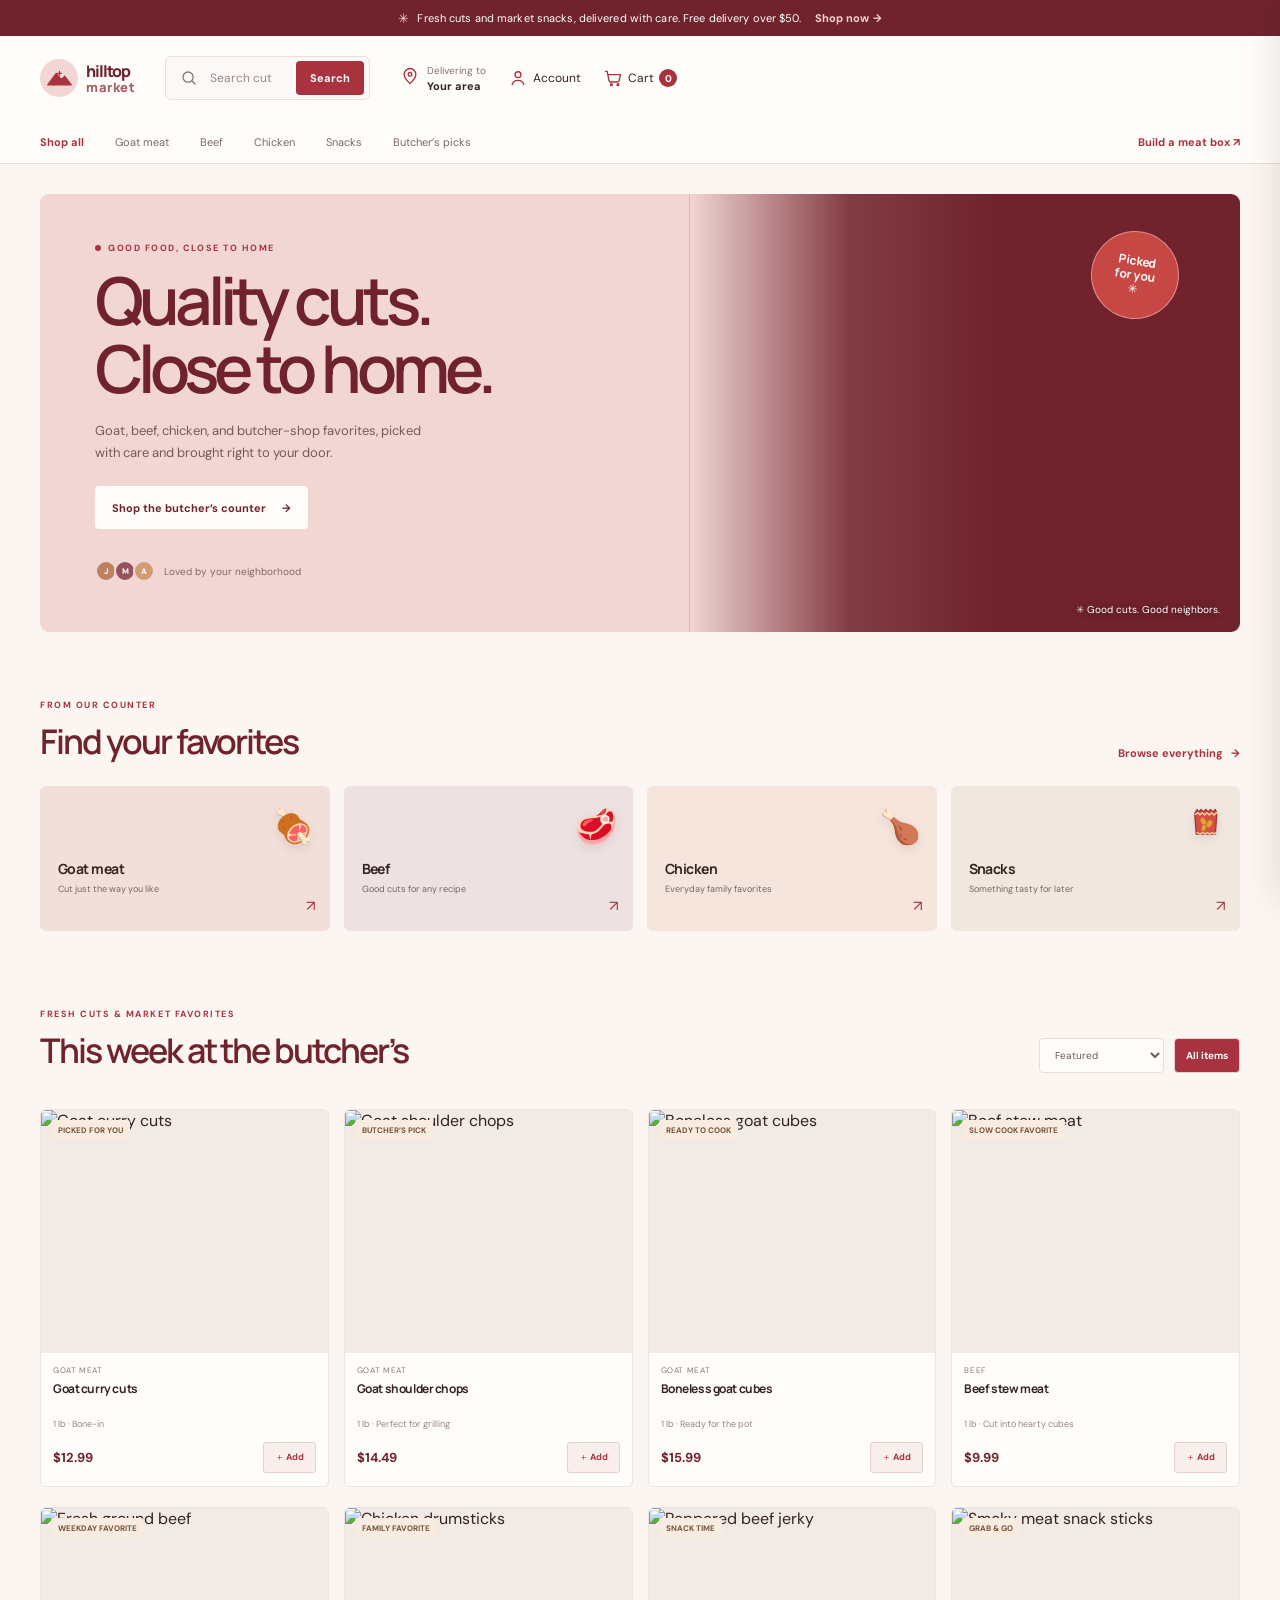
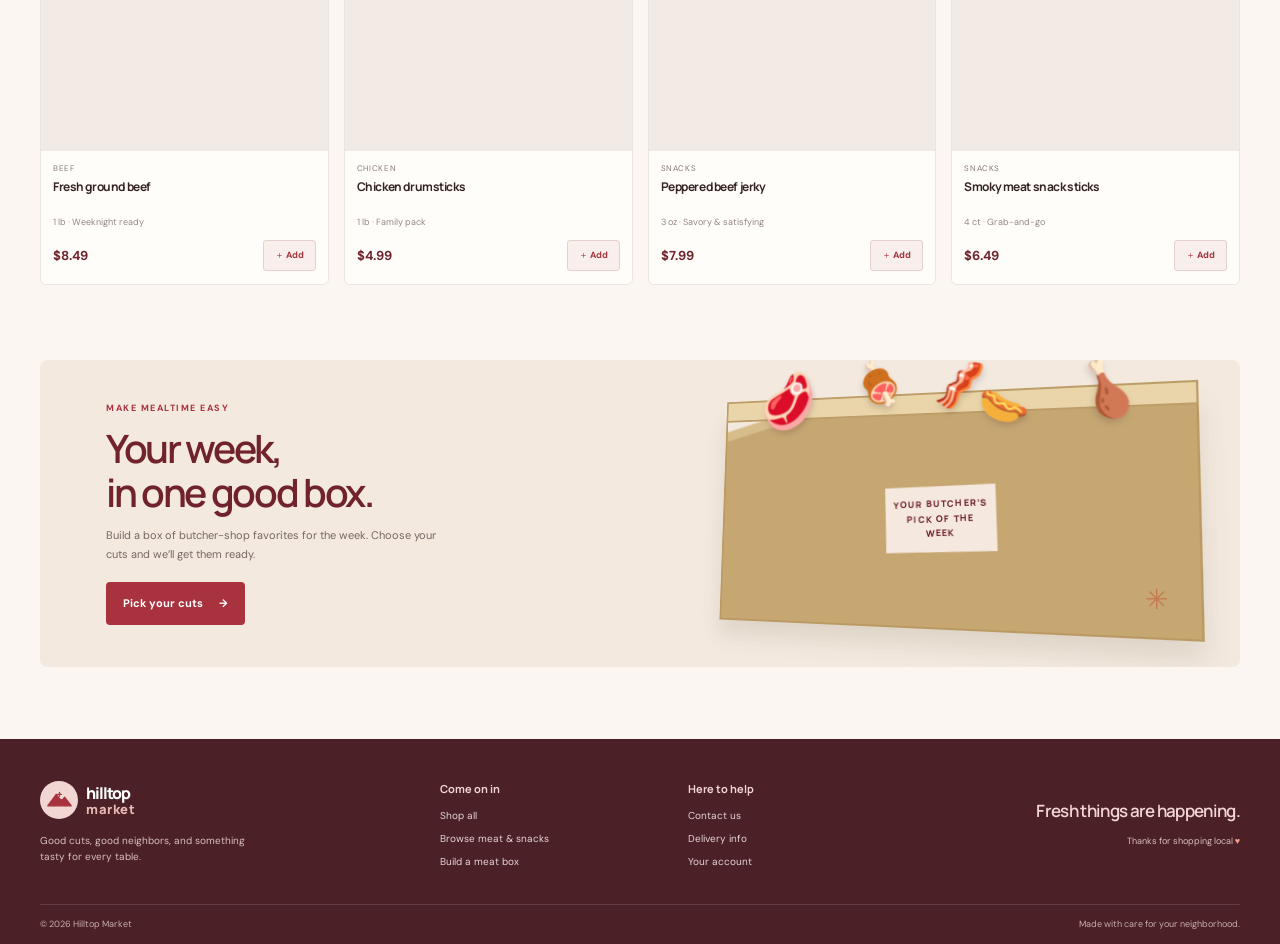
==== index.html @ 49d84920 "Initial Hilltop meat market storefront Co-authored-by: Copilot <223556219+Copilot@users.noreply.gith" ====
<!doctype html>
<html lang="en">
  <head>
    <meta charset="UTF-8" />
    <meta name="viewport" content="width=device-width, initial-scale=1.0" />
    <meta name="theme-color" content="#f7f7ef" />
    <meta
      name="description"
      content="Quality goat, beef, chicken, and market snacks from Hilltop Market."
    />
    <title>Hilltop Market — Good food, close to home</title>
    <link rel="preconnect" href="https://fonts.googleapis.com" />
    <link rel="preconnect" href="https://fonts.gstatic.com" crossorigin />
    <link
      href="https://fonts.googleapis.com/css2?family=DM+Sans:wght@400;500;600;700&family=Manrope:wght@400;500;600;700;800&display=swap"
      rel="stylesheet"
    />
    <link rel="stylesheet" href="styles.css" />
    <script src="app.js" defer></script>
  </head>
  <body>
    <div class="announcement">
      <span class="announcement-spark" aria-hidden="true">✳</span>
      <span>Fresh cuts and market snacks, delivered with care. Free delivery over $50.</span>
      <a href="#shop">Shop now <span aria-hidden="true">→</span></a>
    </div>

    <header class="site-header">
      <div class="header-main page-shell">
        <button
          class="icon-button menu-toggle"
          id="menu-toggle"
          type="button"
          aria-label="Open navigation"
          aria-expanded="false"
        >
          <svg viewBox="0 0 24 24" aria-hidden="true">
            <path d="M4 7h16M4 12h16M4 17h16" />
          </svg>
        </button>

        <a class="brand" href="#" aria-label="Hilltop Market home">
          <span class="brand-mark" aria-hidden="true">
            <svg viewBox="0 0 42 42">
              <path d="M5 29.5 16.6 14l7.2 9.1 4.1-5.2L37 29.5H5Z" />
              <path d="M13 29.5c.1-5.2 3.6-8.5 8.1-8.5 4.4 0 7.5 3.4 7.6 8.5" />
              <path d="M21 11.5v5M18.5 14h5" />
            </svg>
          </span>
          <span class="brand-name">hilltop<span>market</span></span>
        </a>

        <form class="search-form" id="search-form" role="search">
          <svg viewBox="0 0 24 24" aria-hidden="true">
            <circle cx="10.8" cy="10.8" r="6.8" />
            <path d="m16 16 4 4" />
          </svg>
          <label class="sr-only" for="product-search">Search groceries</label>
          <input
            id="product-search"
            name="q"
            type="search"
            placeholder="Search cuts, snacks, and more"
            autocomplete="off"
          />
          <button type="submit">Search</button>
        </form>

        <div class="header-actions">
          <button class="delivery-link" id="delivery-link" type="button">
            <span class="delivery-pin" aria-hidden="true">
              <svg viewBox="0 0 24 24">
                <path d="M19 10c0 5-7 11-7 11S5 15 5 10a7 7 0 1 1 14 0Z" />
                <circle cx="12" cy="10" r="2.2" />
              </svg>
            </span>
            <span><small>Delivering to</small><strong id="delivery-zip">Your area</strong></span>
          </button>
          <button class="account-button" id="account-button" type="button" aria-label="Account">
            <svg viewBox="0 0 24 24" aria-hidden="true">
              <circle cx="12" cy="8" r="3.5" />
              <path d="M5 20c.8-3.4 3.2-5.2 7-5.2s6.2 1.8 7 5.2" />
            </svg>
            <span>Account</span>
          </button>
          <button class="cart-button" id="cart-open" type="button" aria-label="Open cart">
            <svg viewBox="0 0 24 24" aria-hidden="true">
              <path d="M3 4h2l2.2 11.2a2 2 0 0 0 2 1.6h8.2a2 2 0 0 0 1.9-1.4L21 8H6" />
              <circle cx="10" cy="20" r="1.2" />
              <circle cx="18" cy="20" r="1.2" />
            </svg>
            <span>Cart</span>
            <span class="cart-count" id="cart-count">0</span>
          </button>
        </div>
      </div>

      <nav class="main-nav page-shell" id="main-nav" aria-label="Main navigation">
        <a class="nav-active" href="#shop">Shop all</a>
        <a href="#categories" data-category-link="Goat meat">Goat meat</a>
        <a href="#categories" data-category-link="Beef">Beef</a>
        <a href="#categories" data-category-link="Chicken">Chicken</a>
        <a href="#categories" data-category-link="Snacks">Snacks</a>
        <a href="#weekly-picks">Butcher’s picks</a>
        <a class="nav-highlight" href="#weekly-box">Build a meat box <span aria-hidden="true">↗</span></a>
      </nav>
    </header>

    <main>
      <section class="hero page-shell" aria-labelledby="hero-title">
        <div class="hero-content">
          <p class="eyebrow"><span></span> GOOD FOOD, CLOSE TO HOME</p>
          <h1 id="hero-title">Quality cuts.<br />Close to home.</h1>
          <p class="hero-copy">
            Goat, beef, chicken, and butcher-shop favorites, picked with care and brought right to your door.
          </p>
          <a class="button button-light" href="#shop">Shop the butcher’s counter <span aria-hidden="true">→</span></a>
          <div class="hero-note">
            <span class="avatar-stack" aria-hidden="true">
              <span>J</span><span>M</span><span>A</span>
            </span>
            <span>Loved by your neighborhood</span>
          </div>
        </div>
        <div class="hero-photo" role="img" aria-label="Fresh cuts of meat at a neighborhood butcher market">
          <div class="hero-sticker"><span>Picked<br />for you</span><span aria-hidden="true">✳</span></div>
        </div>
        <div class="hero-bottom-note"><span aria-hidden="true">✳</span> Good cuts. Good neighbors.</div>
      </section>

      <section class="category-section page-shell" id="categories" aria-labelledby="category-title">
        <div class="section-heading">
          <div>
            <p class="eyebrow">FROM OUR COUNTER</p>
            <h2 id="category-title">Find your favorites</h2>
          </div>
          <a class="text-link" href="#shop">Browse everything <span aria-hidden="true">→</span></a>
        </div>
        <div class="category-grid" id="category-grid">
          <button class="category-card category-goat" type="button" data-category="Goat meat">
            <span class="category-emoji" aria-hidden="true">🍖</span>
            <span class="category-name">Goat meat</span>
            <span class="category-caption">Cut just the way you like</span>
            <span class="category-arrow" aria-hidden="true">↗</span>
          </button>
          <button class="category-card category-beef" type="button" data-category="Beef">
            <span class="category-emoji" aria-hidden="true">🥩</span>
            <span class="category-name">Beef</span>
            <span class="category-caption">Good cuts for any recipe</span>
            <span class="category-arrow" aria-hidden="true">↗</span>
          </button>
          <button class="category-card category-chicken" type="button" data-category="Chicken">
            <span class="category-emoji" aria-hidden="true">🍗</span>
            <span class="category-name">Chicken</span>
            <span class="category-caption">Everyday family favorites</span>
            <span class="category-arrow" aria-hidden="true">↗</span>
          </button>
          <button class="category-card category-snacks" type="button" data-category="Snacks">
            <span class="category-emoji" aria-hidden="true">
              <svg class="snack-icon" viewBox="0 0 48 48">
                <path d="m14 7 2 3 3-3 3 3 3-3 3 3 3-3 3 3 3-3 2 5-2 26H13l-2-26 3-5Z" />
                <path d="m11.5 13 4-2 2 3 3-3 3 3 3-3 3 3 3-3 3 3 3-3 2.5 2" />
                <path d="m14 36 4 2 3-2 3 2 3-2 3 2 3-2 3 2 2-2" />
                <ellipse cx="22" cy="22" rx="3.4" ry="5.2" transform="rotate(-27 22 22)" />
                <ellipse cx="29.5" cy="25" rx="3.4" ry="5.2" transform="rotate(22 29.5 25)" />
                <ellipse cx="22.5" cy="30" rx="3" ry="4.5" transform="rotate(18 22.5 30)" />
              </svg>
            </span>
            <span class="category-name">Snacks</span>
            <span class="category-caption">Something tasty for later</span>
            <span class="category-arrow" aria-hidden="true">↗</span>
          </button>
        </div>
      </section>

      <section class="products-section page-shell" id="shop" aria-labelledby="products-title">
        <div class="section-heading products-heading" id="weekly-picks">
          <div>
            <p class="eyebrow">FRESH CUTS & MARKET FAVORITES</p>
            <h2 id="products-title">This week at the butcher’s</h2>
          </div>
          <div class="product-controls">
            <label class="sr-only" for="sort-products">Sort products</label>
            <select id="sort-products">
              <option value="featured">Featured</option>
              <option value="price-asc">Price: low to high</option>
              <option value="price-desc">Price: high to low</option>
              <option value="name">Name: A to Z</option>
            </select>
            <button class="filter-chip active" id="clear-filter" type="button">All items</button>
          </div>
        </div>
        <p class="results-message" id="results-message" aria-live="polite"></p>
        <div class="product-grid" id="product-grid"></div>
        <div class="empty-results" id="empty-results" hidden>
          <span aria-hidden="true">🥩</span>
          <h3>No cuts found</h3>
          <p>Try another search or browse all of our butcher-shop favorites.</p>
          <button class="button button-green" id="reset-search" type="button">Show all items</button>
        </div>
      </section>

      <section class="weekly-box page-shell" id="weekly-box">
        <div class="weekly-box-copy">
          <p class="eyebrow">MAKE MEALTIME EASY</p>
          <h2>Your week,<br />in one good box.</h2>
          <p>Build a box of butcher-shop favorites for the week. Choose your cuts and we’ll get them ready.</p>
          <a class="button button-green" href="#shop">Pick your cuts <span aria-hidden="true">→</span></a>
        </div>
        <div class="weekly-box-visual" aria-hidden="true">
          <div class="box-label">YOUR BUTCHER’S<br />PICK OF THE<br />WEEK</div>
          <span class="box-product product-one">🥩</span>
          <span class="box-product product-two">🍖</span>
          <span class="box-product product-three">🍗</span>
          <span class="box-product product-four">🌭</span>
          <span class="box-product product-five">🥓</span>
        </div>
        <span class="weekly-box-spark" aria-hidden="true">✳</span>
      </section>
    </main>

    <footer class="site-footer">
      <div class="page-shell footer-main">
        <div class="footer-brand-block">
          <a class="brand brand-footer" href="#">
            <span class="brand-mark" aria-hidden="true">
              <svg viewBox="0 0 42 42">
                <path d="M5 29.5 16.6 14l7.2 9.1 4.1-5.2L37 29.5H5Z" />
                <path d="M13 29.5c.1-5.2 3.6-8.5 8.1-8.5 4.4 0 7.5 3.4 7.6 8.5" />
                <path d="M21 11.5v5M18.5 14h5" />
              </svg>
            </span>
            <span class="brand-name">hilltop<span>market</span></span>
          </a>
          <p>Good cuts, good neighbors, and something tasty for every table.</p>
        </div>
        <div class="footer-column">
          <h3>Come on in</h3>
          <a href="#shop">Shop all</a>
          <a href="#categories">Browse meat & snacks</a>
          <a href="#weekly-box">Build a meat box</a>
        </div>
        <div class="footer-column">
          <h3>Here to help</h3>
          <a href="mailto:hello@hilltopmarket.example">Contact us</a>
          <a href="#delivery-link">Delivery info</a>
          <a href="#account-button">Your account</a>
        </div>
        <div class="footer-signoff">
          <p>Fresh things are happening.</p>
          <span>Thanks for shopping local <span aria-hidden="true">♥</span></span>
        </div>
      </div>
      <div class="footer-bottom page-shell">
        <span>© 2026 Hilltop Market</span>
        <span>Made with care for your neighborhood.</span>
      </div>
    </footer>

    <div class="overlay" id="overlay" hidden></div>
    <aside
      class="cart-drawer"
      id="cart-drawer"
      aria-labelledby="cart-title"
      aria-modal="true"
      role="dialog"
      aria-hidden="true"
    >
      <div class="drawer-header">
        <div>
          <p class="eyebrow">YOUR GOOD PICKS</p>
          <h2 id="cart-title">Your cart <span id="drawer-count">(0)</span></h2>
        </div>
        <button class="icon-button drawer-close" id="cart-close" type="button" aria-label="Close cart">
          <svg viewBox="0 0 24 24" aria-hidden="true">
            <path d="m6 6 12 12M18 6 6 18" />
          </svg>
        </button>
      </div>
      <div class="delivery-progress" id="delivery-progress"></div>
      <div class="cart-items" id="cart-items"></div>
      <div class="cart-empty" id="cart-empty">
        <span aria-hidden="true">🧺</span>
        <h3>Your basket is taking a breather.</h3>
        <p>Add a few good things and they’ll show up here.</p>
        <button class="button button-green" id="continue-shopping" type="button">Keep shopping</button>
      </div>
      <div class="cart-summary" id="cart-summary">
        <div><span>Subtotal</span><strong id="cart-subtotal">$0.00</strong></div>
        <p>Taxes and delivery are calculated at checkout.</p>
        <button class="button button-green checkout-button" id="checkout-button" type="button">
          Continue to checkout <span aria-hidden="true">→</span>
        </button>
        <span class="secure-note"><span aria-hidden="true">✳</span> Secure checkout · Local delivery</span>
      </div>
    </aside>
    <div class="toast" id="toast" role="status" aria-live="polite"></div>
  </body>
</html>
---- styles.css ----
:root {
  color-scheme: light;
  --ink: #342321;
  --muted: #81716e;
  --green: #a8323e;
  --green-dark: #70232d;
  --lime: #f2d6d4;
  --cream: #fbf6f1;
  --paper: #fffdfa;
  --line: #eaded9;
  --orange: #c74745;
  --font-body: "DM Sans", sans-serif;
  --font-display: "Manrope", sans-serif;
  font-family: var(--font-body);
  color: var(--ink);
  background: var(--cream);
  font-synthesis: none;
  text-rendering: optimizeLegibility;
}

* {
  box-sizing: border-box;
}

html {
  scroll-behavior: smooth;
}

body {
  min-width: 320px;
  margin: 0;
}

body.drawer-open {
  overflow: hidden;
}

button,
input,
select {
  font: inherit;
}

button,
a,
select {
  -webkit-tap-highlight-color: transparent;
}

button {
  color: inherit;
}

a {
  color: inherit;
  text-decoration: none;
}

button:focus-visible,
a:focus-visible,
input:focus-visible,
select:focus-visible {
  outline: 3px solid #e0a4a2;
  outline-offset: 3px;
}

.page-shell {
  width: min(1200px, calc(100% - 64px));
  margin-inline: auto;
}

.sr-only {
  position: absolute;
  width: 1px;
  height: 1px;
  padding: 0;
  overflow: hidden;
  clip: rect(0, 0, 0, 0);
  white-space: nowrap;
  clip-path: inset(50%);
  border: 0;
}

.announcement {
  display: flex;
  min-height: 36px;
  align-items: center;
  justify-content: center;
  gap: 8px;
  padding: 7px 16px;
  background: var(--green-dark);
  color: #fff;
  font-size: 11px;
  letter-spacing: 0.01em;
}

.announcement-spark {
  color: #f2d6d4;
  font-size: 13px;
}

.announcement a {
  margin-left: 5px;
  color: #f2d6d4;
  font-weight: 700;
}

.site-header {
  position: relative;
  z-index: 3;
  background: var(--paper);
  border-bottom: 1px solid var(--line);
}

.header-main {
  display: grid;
  min-height: 84px;
  grid-template-columns: auto 205px minmax(220px, 1fr) auto;
  align-items: center;
  gap: 30px;
}

.brand {
  display: inline-flex;
  width: fit-content;
  align-items: center;
  gap: 8px;
}

.brand-mark {
  display: inline-flex;
  width: 38px;
  height: 38px;
  align-items: center;
  justify-content: center;
  border-radius: 50%;
  background: var(--lime);
  color: var(--green);
}

.brand-mark svg {
  width: 31px;
  fill: none;
  stroke: currentColor;
  stroke-linecap: round;
  stroke-linejoin: round;
  stroke-width: 1.7;
}

.brand-mark svg path:first-child {
  fill: currentColor;
  stroke: currentColor;
}

.brand-name {
  color: var(--green-dark);
  font-family: var(--font-display);
  font-size: 16px;
  font-weight: 800;
  letter-spacing: -0.07em;
}

.brand-name span {
  display: block;
  margin-top: -4px;
  color: #a85d62;
  font-size: 13px;
  letter-spacing: 0.04em;
}

.search-form {
  display: flex;
  height: 44px;
  align-items: center;
  gap: 10px;
  padding: 0 5px 0 14px;
  border: 1px solid var(--line);
  border-radius: 6px;
  background: #fcf8f5;
}

.search-form > svg {
  width: 18px;
  flex: 0 0 auto;
  fill: none;
  stroke: #827573;
  stroke-linecap: round;
  stroke-width: 1.7;
}

.search-form input {
  width: 100%;
  min-width: 0;
  border: 0;
  outline: 0;
  background: transparent;
  color: var(--ink);
  font-size: 12px;
}

.search-form input::placeholder {
  color: #978885;
}

.search-form button {
  align-self: stretch;
  margin-block: 4px;
  padding: 0 14px;
  border: 0;
  border-radius: 4px;
  background: var(--green);
  color: #fff;
  cursor: pointer;
  font-size: 11px;
  font-weight: 700;
}

.header-actions {
  display: flex;
  align-items: center;
  gap: 22px;
}

.delivery-link,
.account-button,
.cart-button {
  display: inline-flex;
  align-items: center;
  gap: 7px;
  padding: 0;
  border: 0;
  background: transparent;
  cursor: pointer;
  font-size: 12px;
}

.delivery-link {
  text-align: left;
}

.delivery-link > span:last-child {
  display: grid;
  gap: 2px;
}

.delivery-link small {
  color: var(--muted);
  font-size: 10px;
}

.delivery-link strong {
  font-size: 11px;
}

.delivery-pin svg,
.account-button svg,
.cart-button svg {
  width: 20px;
  height: 20px;
  fill: none;
  stroke: var(--green);
  stroke-linecap: round;
  stroke-linejoin: round;
  stroke-width: 1.6;
}

.account-button {
  gap: 5px;
}

.cart-button {
  position: relative;
  gap: 5px;
}

.cart-count {
  display: grid;
  width: 18px;
  height: 18px;
  place-items: center;
  border-radius: 50%;
  background: var(--green);
  color: #fff;
  font-size: 10px;
  font-weight: 700;
}

.main-nav {
  display: flex;
  height: 43px;
  align-items: center;
  gap: 31px;
  font-size: 11px;
}

.main-nav a {
  color: #786a67;
  transition: color 150ms ease;
}

.main-nav a:hover,
.main-nav a.nav-active {
  color: var(--green);
}

.main-nav a.nav-active {
  font-weight: 700;
}

.main-nav .nav-highlight {
  margin-left: auto;
  color: var(--green);
  font-weight: 700;
}

.menu-toggle {
  display: none !important;
}

.hero {
  position: relative;
  display: grid;
  min-height: 414px;
  grid-template-columns: 1fr 0.85fr;
  overflow: hidden;
  margin-top: 30px;
  border-radius: 9px;
  background: #f2d6d4;
}

.hero-content {
  position: relative;
  z-index: 1;
  display: flex;
  align-items: flex-start;
  justify-content: center;
  flex-direction: column;
  padding: 48px 0 50px 8.5%;
}

.eyebrow {
  margin: 0 0 13px;
  color: var(--green);
  font-size: 9px;
  font-weight: 700;
  letter-spacing: 0.17em;
}

.hero .eyebrow {
  display: flex;
  align-items: center;
  gap: 7px;
}

.hero .eyebrow span {
  width: 6px;
  height: 6px;
  border-radius: 50%;
  background: #a8323e;
}

h1,
h2,
h3,
p {
  margin-top: 0;
}

.hero h1 {
  margin: 0;
  color: var(--green-dark);
  font-family: var(--font-display);
  font-size: clamp(42px, 5.3vw, 66px);
  font-weight: 600;
  letter-spacing: -0.075em;
  line-height: 1.03;
}

.hero-copy {
  max-width: 340px;
  margin: 17px 0 22px;
  color: #76595a;
  font-size: 13px;
  line-height: 1.7;
}

.button {
  display: inline-flex;
  min-height: 43px;
  align-items: center;
  justify-content: center;
  gap: 16px;
  padding: 0 17px;
  border: 0;
  border-radius: 4px;
  cursor: pointer;
  font-size: 11px;
  font-weight: 700;
  transition: background 150ms ease, transform 150ms ease;
}

.button:hover {
  transform: translateY(-1px);
}

.button-light {
  background: var(--paper);
  color: var(--green-dark);
}

.button-light:hover {
  background: #fff;
}

.button-green {
  background: var(--green);
  color: #fff;
}

.button-green:hover {
  background: var(--green-dark);
}

.hero-note {
  display: flex;
  align-items: center;
  gap: 9px;
  margin-top: 31px;
  color: #826768;
  font-size: 10px;
}

.avatar-stack {
  display: flex;
  padding-left: 3px;
}

.avatar-stack span {
  display: grid;
  width: 22px;
  height: 22px;
  place-items: center;
  margin-left: -3px;
  border: 2px solid #f2d6d4;
  border-radius: 50%;
  background: #bb8160;
  color: #fff;
  font-size: 8px;
  font-weight: 700;
}

.avatar-stack span:nth-child(2) {
  background: #95525a;
}

.avatar-stack span:nth-child(3) {
  background: #d39b72;
}

.hero-photo {
  position: relative;
  background-color: #70232d;
  background-image: linear-gradient(90deg, #f2d6d4 0%, rgba(242, 214, 212, 0.14) 29%, transparent 55%), url("https://images.unsplash.com/photo-1607623814075-e51df1bdc82f?auto=format&fit=crop&w=1100&q=85");
  background-position: center, 54% 50%;
  background-size: cover;
}

.hero-sticker {
  position: absolute;
  top: 37px;
  right: 11%;
  display: flex;
  width: 88px;
  height: 88px;
  align-items: center;
  justify-content: center;
  flex-direction: column;
  gap: 1px;
  transform: rotate(9deg);
  border: 1px solid rgba(255, 255, 255, 0.4);
  border-radius: 50%;
  background: var(--orange);
  color: #fff;
  text-align: center;
  font-family: var(--font-display);
  font-size: 12px;
  font-weight: 700;
  line-height: 1.15;
}

.hero-sticker span:last-child {
  font-size: 12px;
}

.hero-bottom-note {
  position: absolute;
  right: 20px;
  bottom: 16px;
  z-index: 1;
  color: #fff;
  font-size: 10px;
  text-shadow: 0 1px 7px #3b2023;
}

.hero-bottom-note span {
  color: #f2d6d4;
}

.category-section {
  padding-top: 67px;
}

.section-heading {
  display: flex;
  align-items: end;
  justify-content: space-between;
  gap: 20px;
}

.section-heading .eyebrow {
  margin-bottom: 7px;
}

.section-heading h2,
.weekly-box h2 {
  margin: 0;
  color: var(--green-dark);
  font-family: var(--font-display);
  font-size: clamp(26px, 3vw, 34px);
  font-weight: 600;
  letter-spacing: -0.06em;
}

.text-link {
  margin-bottom: 4px;
  color: var(--green);
  font-size: 11px;
  font-weight: 700;
}

.text-link span {
  margin-left: 5px;
}

.category-grid {
  display: grid;
  grid-template-columns: repeat(4, 1fr);
  gap: 14px;
  margin-top: 22px;
}

.category-card {
  position: relative;
  display: flex;
  min-height: 145px;
  align-items: flex-start;
  justify-content: center;
  flex-direction: column;
  overflow: hidden;
  padding: 19px 17px;
  border: 1px solid transparent;
  border-radius: 6px;
  cursor: pointer;
  text-align: left;
  transition: transform 160ms ease, border-color 160ms ease;
}

.category-card:hover {
  transform: translateY(-3px);
  border-color: rgba(112, 35, 45, 0.17);
}

.category-goat {
  background: #f2dfd9;
}

.category-beef {
  background: #eee1e2;
}

.category-chicken {
  background: #f5e5dc;
}

.category-snacks {
  background: #f0e8df;
}

.category-emoji {
  position: absolute;
  top: 17px;
  right: 15px;
  font-size: 34px;
  filter: drop-shadow(0 4px 5px rgba(66, 35, 38, 0.1));
}

.snack-icon {
  display: block;
  width: 38px;
  height: 38px;
  fill: #e8a13d;
  stroke: #a8323e;
  stroke-linecap: round;
  stroke-linejoin: round;
  stroke-width: 1.7;
}

.snack-icon path:first-child {
  fill: #d94e43;
}

.snack-icon path:nth-child(2),
.snack-icon path:nth-child(3) {
  fill: none;
  stroke: #f5d5a0;
}

.snack-icon ellipse {
  stroke: #bd7428;
  stroke-width: 1;
}

.category-name {
  margin-top: 37px;
  font-family: var(--font-display);
  font-size: 14px;
  font-weight: 700;
  letter-spacing: -0.04em;
}

.category-caption {
  margin-top: 5px;
  color: #766664;
  font-size: 9px;
}

.category-arrow {
  position: absolute;
  right: 14px;
  bottom: 14px;
  color: var(--green);
  font-size: 15px;
}

.products-section {
  padding-top: 77px;
  padding-bottom: 75px;
  scroll-margin-top: 20px;
}

.products-heading {
  align-items: end;
}

.product-controls {
  display: flex;
  align-items: center;
  gap: 10px;
}

.product-controls select,
.filter-chip {
  height: 35px;
  padding: 0 11px;
  border: 1px solid var(--line);
  border-radius: 4px;
  background: var(--paper);
  color: #695b59;
  font-size: 10px;
}

.product-controls select {
  cursor: pointer;
}

.filter-chip {
  border-color: #e6cfcd;
  background: #f5e9e6;
  color: var(--green);
  cursor: pointer;
  font-weight: 700;
}

.filter-chip.active {
  background: var(--green);
  color: #fff;
}

.results-message {
  min-height: 14px;
  margin: 13px 0 0;
  color: var(--muted);
  font-size: 10px;
}

.product-grid {
  display: grid;
  grid-template-columns: repeat(4, minmax(0, 1fr));
  gap: 20px 15px;
  margin-top: 9px;
}

.product-card {
  min-width: 0;
  overflow: hidden;
  border: 1px solid #eee4de;
  border-radius: 6px;
  background: var(--paper);
  transition: box-shadow 160ms ease, transform 160ms ease;
}

.product-card:hover {
  transform: translateY(-2px);
  box-shadow: 0 9px 24px rgba(75, 36, 39, 0.08);
}

.product-image {
  position: relative;
  display: grid;
  aspect-ratio: 1.18;
  overflow: hidden;
  place-items: center;
  background: #f2eae5;
}

.product-image img {
  width: 100%;
  height: 100%;
  object-fit: cover;
  transition: transform 240ms ease;
}

.product-card:hover .product-image img {
  transform: scale(1.035);
}

.product-badge {
  position: absolute;
  top: 10px;
  left: 10px;
  padding: 5px 7px;
  border-radius: 3px;
  background: #f7ecdf;
  color: #76523e;
  font-size: 8px;
  font-weight: 700;
}

.product-details {
  padding: 12px 12px 13px;
}

.product-category {
  margin: 0 0 5px;
  color: #887875;
  font-size: 8px;
  letter-spacing: 0.08em;
  text-transform: uppercase;
}

.product-name {
  min-height: 35px;
  margin: 0;
  color: var(--ink);
  font-family: var(--font-display);
  font-size: 12px;
  font-weight: 700;
  letter-spacing: -0.035em;
  line-height: 1.45;
}

.product-unit {
  margin: 3px 0 0;
  color: #958582;
  font-size: 9px;
}

.product-card-footer {
  display: flex;
  align-items: center;
  justify-content: space-between;
  gap: 8px;
  margin-top: 12px;
}

.product-price {
  color: var(--green-dark);
  font-size: 13px;
  font-weight: 700;
}

.add-button {
  min-height: 31px;
  padding: 0 11px;
  border: 1px solid #e4d0cd;
  border-radius: 3px;
  background: #f8efec;
  color: var(--green);
  cursor: pointer;
  font-size: 9px;
  font-weight: 700;
}

.add-button:hover {
  border-color: var(--green);
  background: var(--green);
  color: #fff;
}

.empty-results {
  padding: 48px 18px 20px;
  text-align: center;
}

.empty-results > span {
  font-size: 34px;
}

.empty-results h3 {
  margin: 11px 0 7px;
  font-family: var(--font-display);
  font-size: 18px;
}

.empty-results p {
  color: var(--muted);
  font-size: 12px;
}

.weekly-box {
  position: relative;
  display: grid;
  min-height: 300px;
  grid-template-columns: 1fr 1fr;
  overflow: hidden;
  margin-bottom: 72px;
  border-radius: 7px;
  background: #f3e9df;
}

.weekly-box-copy {
  display: flex;
  align-items: flex-start;
  justify-content: center;
  flex-direction: column;
  padding: 42px 0 42px 11%;
}

.weekly-box h2 {
  font-size: 39px;
  line-height: 1.12;
}

.weekly-box-copy > p:not(.eyebrow) {
  max-width: 330px;
  margin: 12px 0 18px;
  color: #766664;
  font-size: 11px;
  line-height: 1.7;
}

.weekly-box-visual {
  position: relative;
  width: 80%;
  height: 230px;
  align-self: center;
  justify-self: center;
  border: 2px solid #ba9a62;
  border-top: 0;
  background: linear-gradient(165deg, transparent 0 7%, #d7bd8b 7.5% 10%, #c6a772 10.5% 100%);
  box-shadow: 0 15px 22px rgba(85, 75, 44, 0.13);
  transform: perspective(400px) rotateY(-9deg) rotateX(3deg);
}

.weekly-box-visual::before {
  position: absolute;
  top: -8px;
  right: -2px;
  left: -2px;
  height: 19px;
  border: 2px solid #bd9e68;
  background: #ead5aa;
  content: "";
}

.box-label {
  position: absolute;
  top: 88px;
  left: 50%;
  display: grid;
  width: 112px;
  height: 66px;
  place-content: center;
  transform: translateX(-50%) rotate(-2deg);
  background: #f5e8df;
  color: #70232d;
  text-align: center;
  font-family: var(--font-display);
  font-size: 9px;
  font-weight: 800;
  letter-spacing: 0.13em;
  line-height: 1.6;
}

.box-product {
  position: absolute;
  font-size: 38px;
  filter: drop-shadow(0 4px 3px rgba(53, 30, 31, 0.18));
}

.product-one {
  top: -39px;
  left: 8%;
  transform: rotate(-21deg);
  font-size: 53px;
}

.product-two {
  top: -47px;
  left: 31%;
  transform: rotate(12deg);
  font-size: 41px;
}

.product-three {
  top: -35px;
  right: 10%;
  transform: rotate(23deg);
  font-size: 47px;
}

.product-four {
  top: -17px;
  right: 32%;
  transform: rotate(-9deg);
  font-size: 38px;
}

.product-five {
  top: -45px;
  left: 48%;
  transform: rotate(-12deg);
  font-size: 47px;
}

.weekly-box-spark {
  position: absolute;
  right: 6%;
  bottom: 16%;
  color: #c77953;
  font-size: 28px;
}

.site-footer {
  background: #4b2027;
  color: #fff;
}

.footer-main {
  display: grid;
  grid-template-columns: 1.7fr 1fr 1fr 1.4fr;
  gap: 30px;
  padding-top: 42px;
  padding-bottom: 36px;
}

.brand-footer .brand-mark {
  background: #f2d6d4;
}

.brand-footer .brand-name {
  color: #fff;
}

.brand-footer .brand-name span {
  color: #e8b9b5;
}

.footer-brand-block > p {
  max-width: 230px;
  margin: 13px 0 0;
  color: #d8bfbd;
  font-size: 10px;
  line-height: 1.6;
}

.footer-column {
  display: grid;
  align-content: start;
  gap: 10px;
  font-size: 10px;
}

.footer-column h3 {
  margin: 0 0 3px;
  color: #f2d6d4;
  font-family: var(--font-display);
  font-size: 11px;
}

.footer-column a {
  color: #e5d6d5;
}

.footer-column a:hover {
  color: #fff;
}

.footer-signoff {
  align-self: center;
  justify-self: end;
  text-align: right;
}

.footer-signoff p {
  margin: 0 0 6px;
  color: #f2d6d4;
  font-family: var(--font-display);
  font-size: 17px;
  font-weight: 600;
  letter-spacing: -0.04em;
}

.footer-signoff span {
  color: #d8bfbd;
  font-size: 9px;
}

.footer-signoff span span {
  color: #efa18b;
}

.footer-bottom {
  display: flex;
  justify-content: space-between;
  padding-top: 13px;
  padding-bottom: 14px;
  border-top: 1px solid rgba(255, 255, 255, 0.13);
  color: #c7acab;
  font-size: 9px;
}

.overlay {
  position: fixed;
  z-index: 5;
  inset: 0;
  background: rgba(47, 24, 28, 0.5);
}

.overlay[hidden] {
  display: none;
}

.cart-drawer {
  position: fixed;
  z-index: 6;
  top: 0;
  right: 0;
  display: flex;
  width: min(430px, 100%);
  height: 100dvh;
  flex-direction: column;
  padding: 24px;
  transform: translateX(102%);
  background: var(--paper);
  box-shadow: -12px 0 35px rgba(57, 27, 31, 0.13);
  transition: transform 220ms ease;
}

.cart-drawer.open {
  transform: translateX(0);
}

.drawer-header {
  display: flex;
  align-items: center;
  justify-content: space-between;
  padding-bottom: 18px;
  border-bottom: 1px solid var(--line);
}

.drawer-header .eyebrow {
  margin-bottom: 6px;
}

.drawer-header h2 {
  margin: 0;
  font-family: var(--font-display);
  font-size: 23px;
  letter-spacing: -0.06em;
}

.drawer-header h2 span {
  color: var(--muted);
  font-family: var(--font-body);
  font-size: 12px;
  font-weight: 500;
  letter-spacing: 0;
}

.icon-button {
  display: grid;
  width: 35px;
  height: 35px;
  place-items: center;
  border: 1px solid var(--line);
  border-radius: 50%;
  background: transparent;
  cursor: pointer;
}

.icon-button svg {
  width: 17px;
  fill: none;
  stroke: currentColor;
  stroke-linecap: round;
  stroke-width: 1.7;
}

.delivery-progress {
  margin: 17px 0;
  padding: 12px;
  border-radius: 4px;
  background: #f5eae7;
  color: #76595a;
  font-size: 10px;
  line-height: 1.6;
}

.delivery-progress strong {
  color: var(--green-dark);
}

.cart-items {
  display: grid;
  align-content: start;
  gap: 14px;
  overflow-y: auto;
}

.cart-item {
  display: grid;
  grid-template-columns: 64px 1fr auto;
  align-items: center;
  gap: 12px;
  padding-bottom: 13px;
  border-bottom: 1px solid var(--line);
}

.cart-item img {
  width: 64px;
  height: 64px;
  border-radius: 4px;
  object-fit: cover;
}

.cart-item-copy h3 {
  margin: 0 0 4px;
  font-family: var(--font-display);
  font-size: 11px;
  letter-spacing: -0.03em;
}

.cart-item-copy p {
  margin: 0;
  color: var(--muted);
  font-size: 9px;
}

.quantity-control {
  display: flex;
  width: fit-content;
  align-items: center;
  gap: 11px;
  margin-top: 8px;
  padding: 3px 5px;
  border: 1px solid var(--line);
  border-radius: 3px;
}

.quantity-control button {
  display: grid;
  width: 18px;
  height: 18px;
  place-items: center;
  border: 0;
  background: transparent;
  color: var(--green);
  cursor: pointer;
  font-size: 14px;
}

.quantity-control span {
  min-width: 10px;
  text-align: center;
  font-size: 10px;
}

.cart-item-price {
  align-self: start;
  padding-top: 3px;
  font-size: 10px;
  font-weight: 700;
}

.cart-empty {
  display: flex;
  flex: 1;
  align-items: center;
  justify-content: center;
  flex-direction: column;
  text-align: center;
}

.cart-empty[hidden] {
  display: none;
}

.cart-empty > span {
  font-size: 43px;
}

.cart-empty h3 {
  max-width: 240px;
  margin: 14px 0 6px;
  font-family: var(--font-display);
  font-size: 17px;
  letter-spacing: -0.04em;
}

.cart-empty p {
  max-width: 230px;
  margin-bottom: 17px;
  color: var(--muted);
  font-size: 11px;
  line-height: 1.6;
}

.cart-summary {
  margin-top: auto;
  padding-top: 17px;
  border-top: 1px solid var(--line);
}

.cart-summary > div {
  display: flex;
  align-items: center;
  justify-content: space-between;
  font-size: 12px;
}

.cart-summary > div strong {
  font-size: 16px;
}

.cart-summary > p {
  margin: 7px 0 15px;
  color: var(--muted);
  font-size: 9px;
}

.checkout-button {
  width: 100%;
  justify-content: space-between;
}

.secure-note {
  display: block;
  margin-top: 12px;
  color: #877572;
  text-align: center;
  font-size: 9px;
}

.secure-note span {
  color: var(--green);
}

.toast {
  position: fixed;
  z-index: 10;
  right: 24px;
  bottom: 24px;
  max-width: min(360px, calc(100% - 48px));
  padding: 12px 17px;
  transform: translateY(14px);
  border-radius: 4px;
  background: var(--green-dark);
  box-shadow: 0 8px 22px rgba(54, 26, 29, 0.18);
  color: #fff;
  font-size: 11px;
  opacity: 0;
  pointer-events: none;
  transition: opacity 160ms ease, transform 160ms ease;
}

.toast.visible {
  transform: translateY(0);
  opacity: 1;
}

@media (max-width: 900px) {
  .page-shell {
    width: min(100% - 42px, 760px);
  }

  .header-main {
    grid-template-columns: 150px minmax(180px, 1fr) auto;
    gap: 20px;
  }

  .menu-toggle {
    display: none !important;
  }

  .delivery-link {
    display: none;
  }

  .main-nav {
    gap: 23px;
  }

  .hero {
    min-height: 370px;
  }

  .hero-content {
    padding-left: 7%;
  }

  .product-grid {
    grid-template-columns: repeat(3, minmax(0, 1fr));
  }

  .footer-main {
    grid-template-columns: 1.4fr 1fr 1fr;
  }

  .footer-signoff {
    display: none;
  }
}

@media (max-width: 640px) {
  .page-shell {
    width: calc(100% - 36px);
  }

  .announcement {
    min-height: 34px;
    gap: 5px;
    font-size: 9px;
  }

  .announcement a {
    margin-left: 2px;
  }

  .header-main {
    min-height: 70px;
    grid-template-columns: 28px 1fr auto;
    gap: 10px;
  }

  .menu-toggle {
    display: grid !important;
    width: 28px;
    height: 34px;
    border: 0;
  }

  .menu-toggle svg {
    width: 19px;
  }

  .brand {
    gap: 6px;
  }

  .brand-mark {
    width: 34px;
    height: 34px;
  }

  .brand-name {
    font-size: 15px;
  }

  .brand-name span {
    font-size: 12px;
  }

  .search-form {
    position: absolute;
    top: 70px;
    right: 0;
    left: 0;
    width: calc(100% - 36px);
    height: 39px;
    margin: auto;
    padding-left: 10px;
  }

  .search-form button {
    padding-inline: 10px;
    font-size: 10px;
  }

  .search-form input {
    font-size: 10px;
  }

  .site-header {
    padding-bottom: 43px;
  }

  .header-actions {
    gap: 13px;
  }

  .account-button span,
  .cart-button > span:not(.cart-count) {
    display: none;
  }

  .account-button svg,
  .cart-button svg {
    width: 21px;
    height: 21px;
  }

  .cart-count {
    position: absolute;
    top: -7px;
    right: -9px;
    width: 15px;
    height: 15px;
    font-size: 8px;
  }

  .main-nav {
    position: absolute;
    top: 112px;
    right: 0;
    left: 0;
    display: none;
    width: 100%;
    height: auto;
    align-items: stretch;
    flex-direction: column;
    gap: 0;
    padding: 7px 18px 12px;
    border-top: 1px solid var(--line);
    background: var(--paper);
    box-shadow: 0 9px 15px rgba(61, 34, 37, 0.08);
  }

  .main-nav.open {
    display: flex;
  }

  .main-nav a {
    padding: 11px 0;
    border-bottom: 1px solid #f2e9e4;
    font-size: 12px;
  }

  .main-nav .nav-highlight {
    margin-left: 0;
    border-bottom: 0;
  }

  .hero {
    min-height: unset;
    grid-template-columns: 1fr;
    margin-top: 20px;
  }

  .hero-content {
    min-height: 340px;
    padding: 37px 25px 29px;
  }

  .hero h1 {
    font-size: clamp(42px, 12vw, 58px);
  }

  .hero-copy {
    max-width: 270px;
    margin: 13px 0 17px;
    font-size: 11px;
  }

  .hero-note {
    margin-top: 22px;
  }

  .hero-photo {
    height: 225px;
    background-image: linear-gradient(180deg, #f2d6d4 0%, rgba(242, 214, 212, 0.05) 24%, transparent 45%), url("https://images.unsplash.com/photo-1607623814075-e51df1bdc82f?auto=format&fit=crop&w=900&q=85");
    background-position: center, 50% 53%;
  }

  .hero-sticker {
    top: 14px;
    right: 18px;
    width: 70px;
    height: 70px;
    font-size: 10px;
  }

  .hero-bottom-note {
    bottom: 10px;
    font-size: 9px;
  }

  .category-section {
    padding-top: 47px;
  }

  .section-heading {
    align-items: flex-start;
    flex-direction: column;
    gap: 11px;
  }

  .section-heading h2,
  .weekly-box h2 {
    font-size: 28px;
  }

  .text-link {
    font-size: 10px;
  }

  .category-grid {
    grid-template-columns: repeat(2, 1fr);
    gap: 9px;
    margin-top: 17px;
  }

  .category-card {
    min-height: 128px;
    padding: 14px;
  }

  .category-emoji {
    top: 10px;
    right: 10px;
    font-size: 30px;
  }

  .category-name {
    margin-top: 39px;
    font-size: 13px;
  }

  .category-caption {
    max-width: 115px;
    font-size: 8px;
  }

  .category-arrow {
    right: 10px;
    bottom: 9px;
  }

  .products-section {
    padding-top: 55px;
    padding-bottom: 50px;
  }

  .products-heading {
    gap: 14px;
  }

  .product-controls {
    width: 100%;
    justify-content: space-between;
  }

  .product-controls select,
  .filter-chip {
    height: 33px;
    font-size: 9px;
  }

  .results-message {
    margin-top: 13px;
  }

  .product-grid {
    grid-template-columns: repeat(2, minmax(0, 1fr));
    gap: 11px;
  }

  .product-image {
    aspect-ratio: 1.03;
  }

  .product-details {
    padding: 10px 9px;
  }

  .product-name {
    min-height: 34px;
    font-size: 11px;
  }

  .product-price {
    font-size: 12px;
  }

  .add-button {
    min-height: 29px;
    padding: 0 8px;
    font-size: 8px;
  }

  .weekly-box {
    min-height: unset;
    grid-template-columns: 1fr;
    margin-bottom: 49px;
  }

  .weekly-box-copy {
    padding: 32px 25px 12px;
  }

  .weekly-box h2 {
    font-size: 35px;
  }

  .weekly-box-copy > p:not(.eyebrow) {
    font-size: 10px;
  }

  .weekly-box-visual {
    width: 76%;
    height: 190px;
    margin-top: 21px;
    margin-bottom: 42px;
  }

  .box-label {
    top: 75px;
  }

  .weekly-box-spark {
    right: 11%;
    bottom: 12%;
  }

  .footer-main {
    grid-template-columns: 1fr 1fr;
    gap: 27px 17px;
    padding-top: 31px;
    padding-bottom: 26px;
  }

  .footer-brand-block {
    grid-column: 1 / -1;
  }

  .footer-bottom {
    gap: 10px;
    font-size: 8px;
  }

  .footer-bottom span:last-child {
    text-align: right;
  }

  .cart-drawer {
    padding: 20px;
  }
}

@media (prefers-reduced-motion: reduce) {
  *,
  *::before,
  *::after {
    scroll-behavior: auto !important;
    transition-duration: 0.01ms !important;
  }
}
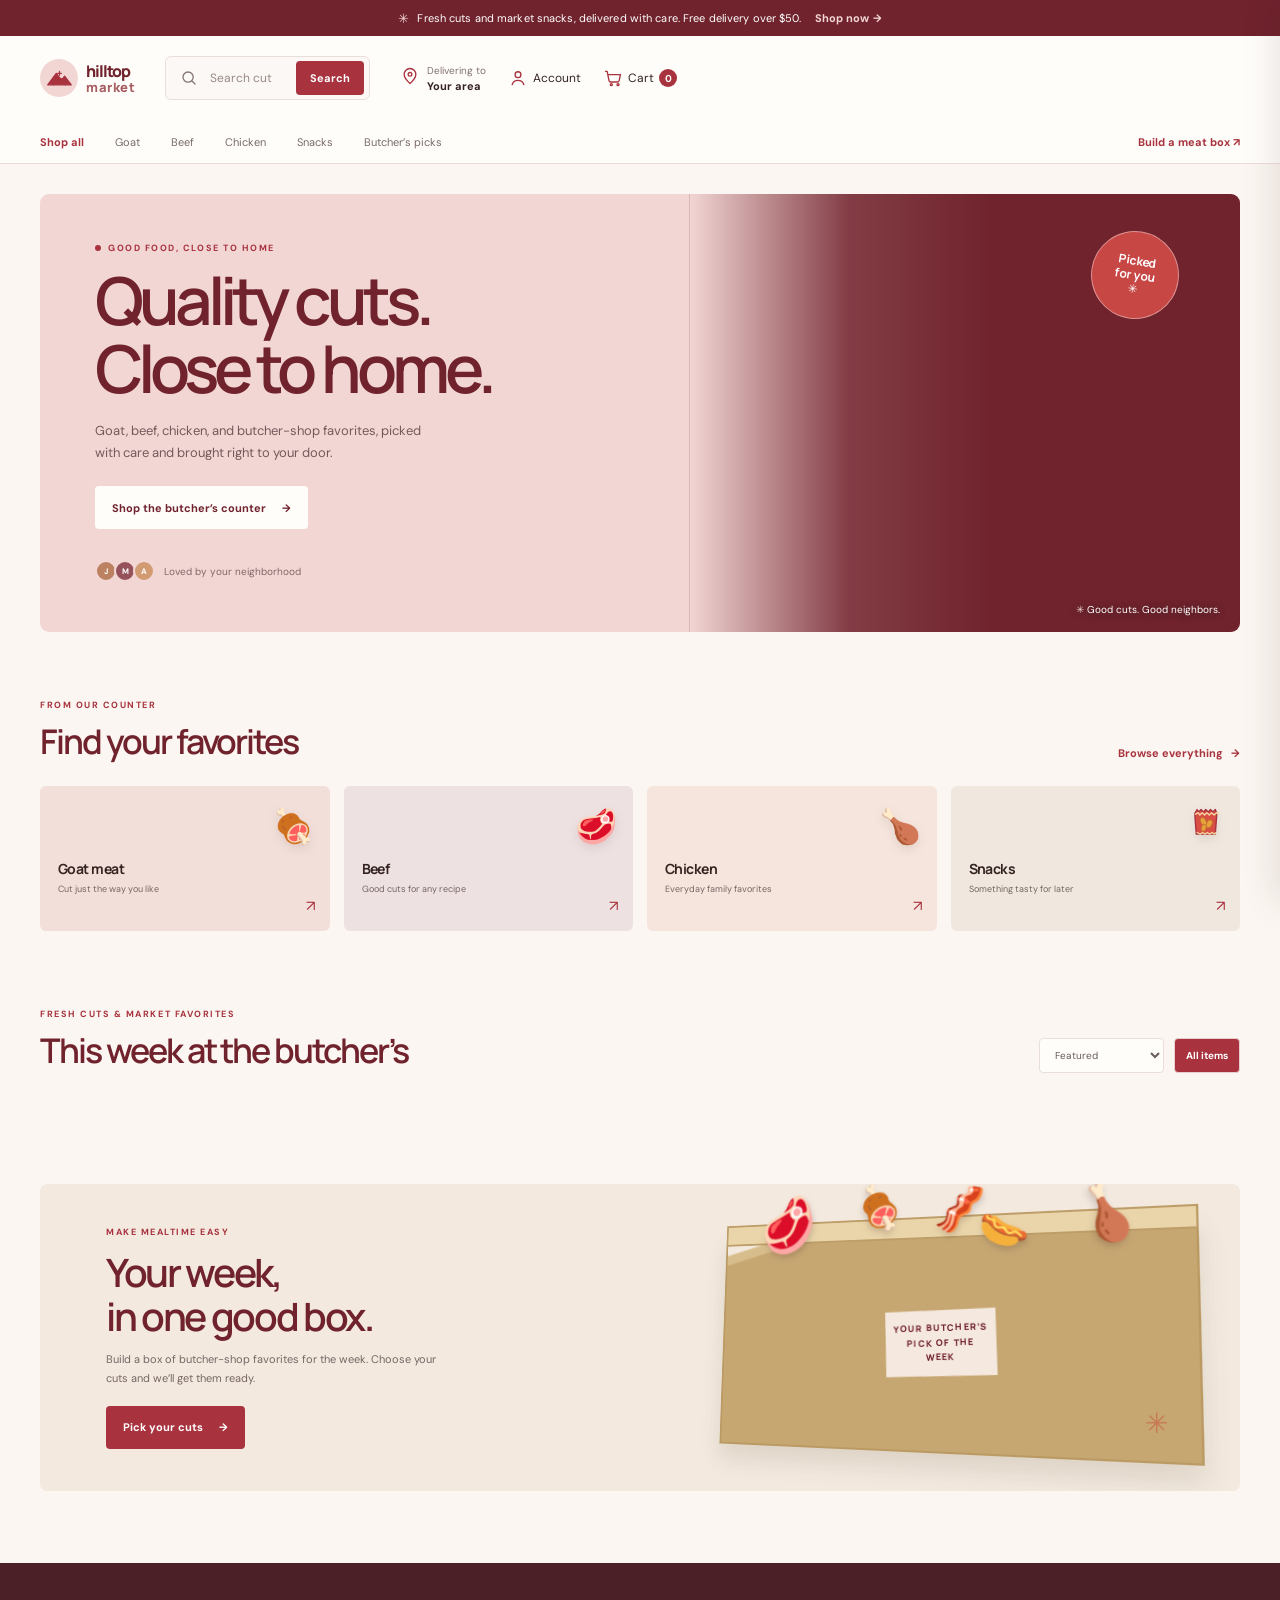
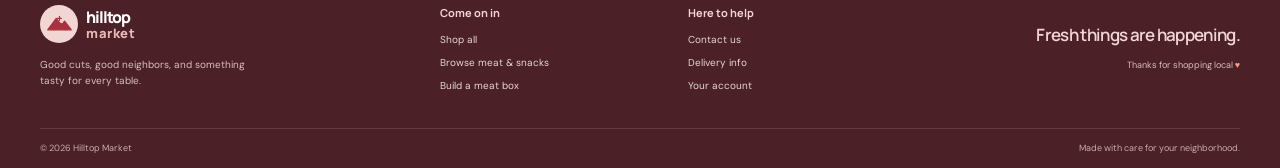
==== commit 886ae553: "updated on fri" ====
--- a/index.html
+++ b/index.html
@@ -97,7 +97,7 @@
 
       <nav class="main-nav page-shell" id="main-nav" aria-label="Main navigation">
         <a class="nav-active" href="#shop">Shop all</a>
-        <a href="#categories" data-category-link="Goat meat">Goat meat</a>
+        <a href="#categories" data-category-link="Goat meat">Goat</a>
         <a href="#categories" data-category-link="Beef">Beef</a>
         <a href="#categories" data-category-link="Chicken">Chicken</a>
         <a href="#categories" data-category-link="Snacks">Snacks</a>
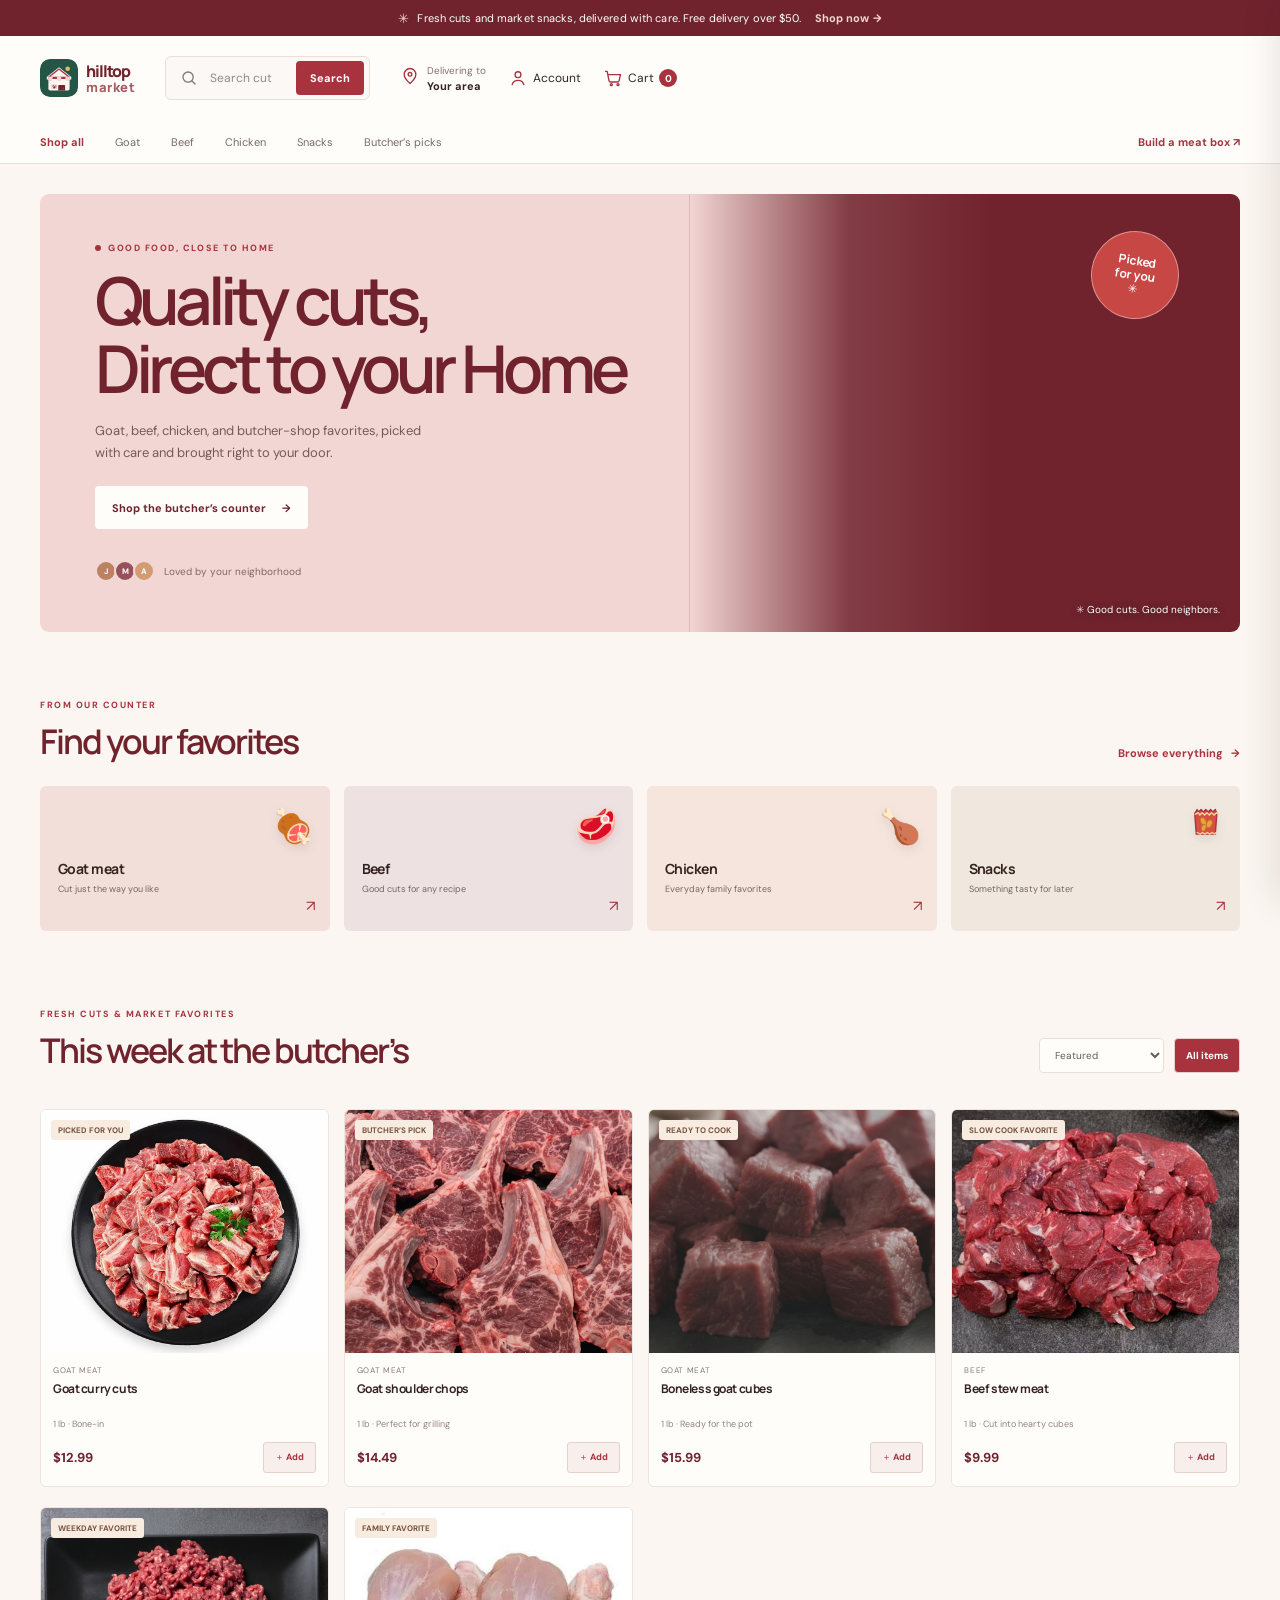
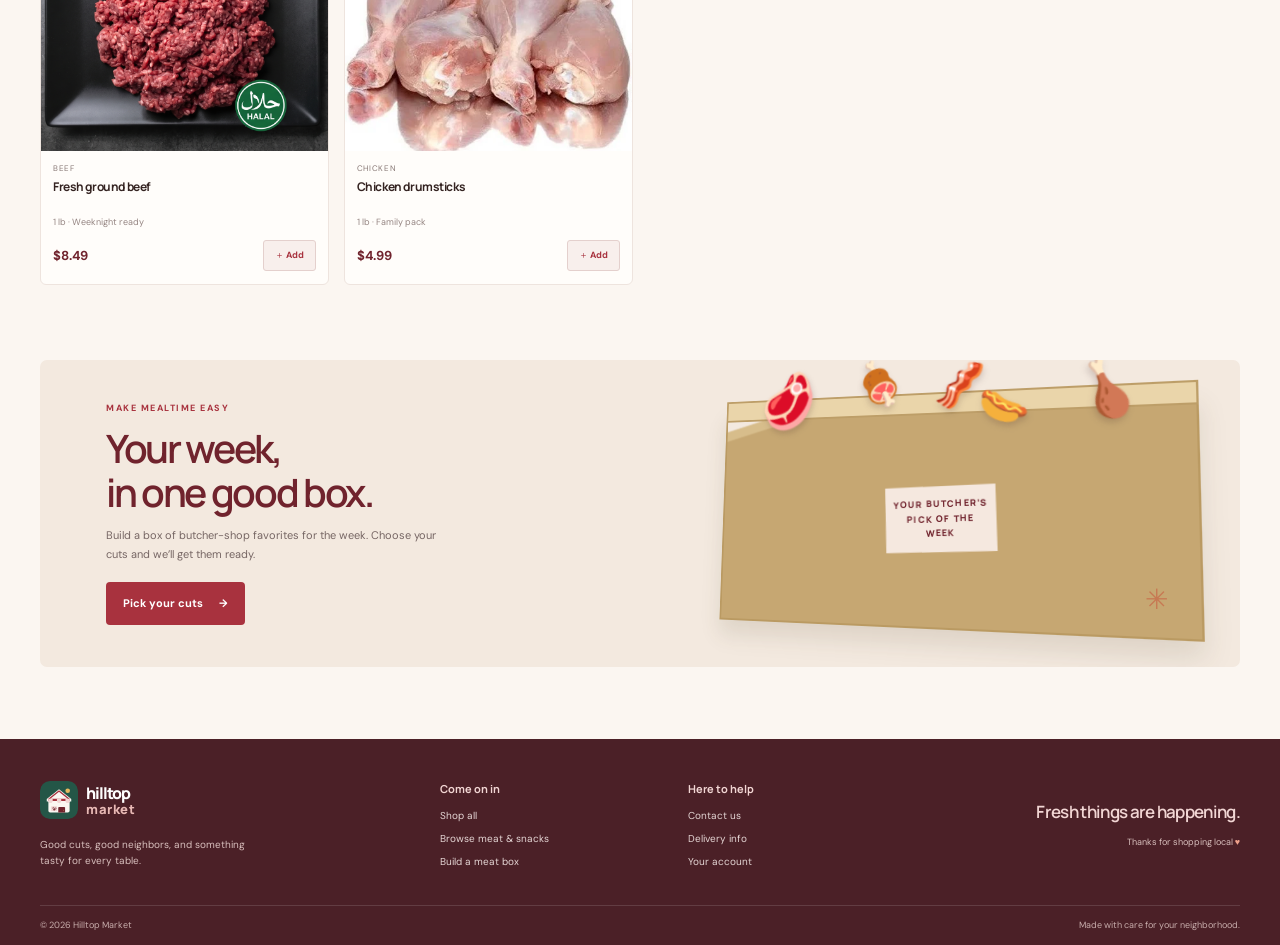
==== commit bd697579: "Apply approved Hilltop Market icon and add reusable skill Co-authored-by: Copilot <223556219+Copilot" ====
--- a/index.html
+++ b/index.html
@@ -9,6 +9,7 @@
       content="Quality goat, beef, chicken, and market snacks from Hilltop Market."
     />
     <title>Hilltop Market — Good food, close to home</title>
+    <link rel="icon" type="image/svg+xml" href="hilltop-market-icon.svg" />
     <link rel="preconnect" href="https://fonts.googleapis.com" />
     <link rel="preconnect" href="https://fonts.gstatic.com" crossorigin />
     <link
@@ -41,11 +42,7 @@
 
         <a class="brand" href="#" aria-label="Hilltop Market home">
           <span class="brand-mark" aria-hidden="true">
-            <svg viewBox="0 0 42 42">
-              <path d="M5 29.5 16.6 14l7.2 9.1 4.1-5.2L37 29.5H5Z" />
-              <path d="M13 29.5c.1-5.2 3.6-8.5 8.1-8.5 4.4 0 7.5 3.4 7.6 8.5" />
-              <path d="M21 11.5v5M18.5 14h5" />
-            </svg>
+            <img src="hilltop-market-icon.svg" alt="" />
           </span>
           <span class="brand-name">hilltop<span>market</span></span>
         </a>
@@ -110,7 +107,7 @@
       <section class="hero page-shell" aria-labelledby="hero-title">
         <div class="hero-content">
           <p class="eyebrow"><span></span> GOOD FOOD, CLOSE TO HOME</p>
-          <h1 id="hero-title">Quality cuts.<br />Close to home.</h1>
+          <h1 id="hero-title">Quality cuts,<br />Direct to your Home</h1>
           <p class="hero-copy">
             Goat, beef, chicken, and butcher-shop favorites, picked with care and brought right to your door.
           </p>
@@ -224,11 +221,7 @@
         <div class="footer-brand-block">
           <a class="brand brand-footer" href="#">
             <span class="brand-mark" aria-hidden="true">
-              <svg viewBox="0 0 42 42">
-                <path d="M5 29.5 16.6 14l7.2 9.1 4.1-5.2L37 29.5H5Z" />
-                <path d="M13 29.5c.1-5.2 3.6-8.5 8.1-8.5 4.4 0 7.5 3.4 7.6 8.5" />
-                <path d="M21 11.5v5M18.5 14h5" />
-              </svg>
+              <img src="hilltop-market-icon.svg" alt="" />
             </span>
             <span class="brand-name">hilltop<span>market</span></span>
           </a>
--- a/styles.css
+++ b/styles.css
@@ -131,25 +131,18 @@
   display: inline-flex;
   width: 38px;
   height: 38px;
+  flex: 0 0 auto;
   align-items: center;
   justify-content: center;
-  border-radius: 50%;
-  background: var(--lime);
-  color: var(--green);
-}
-
-.brand-mark svg {
-  width: 31px;
-  fill: none;
-  stroke: currentColor;
-  stroke-linecap: round;
-  stroke-linejoin: round;
-  stroke-width: 1.7;
-}
-
-.brand-mark svg path:first-child {
-  fill: currentColor;
-  stroke: currentColor;
+  overflow: hidden;
+  border-radius: 10px;
+}
+
+.brand-mark img {
+  display: block;
+  width: 100%;
+  height: 100%;
+  object-fit: cover;
 }
 
 .brand-name {
@@ -964,10 +957,6 @@
   padding-bottom: 36px;
 }
 
-.brand-footer .brand-mark {
-  background: #f2d6d4;
-}
-
 .brand-footer .brand-name {
   color: #fff;
 }
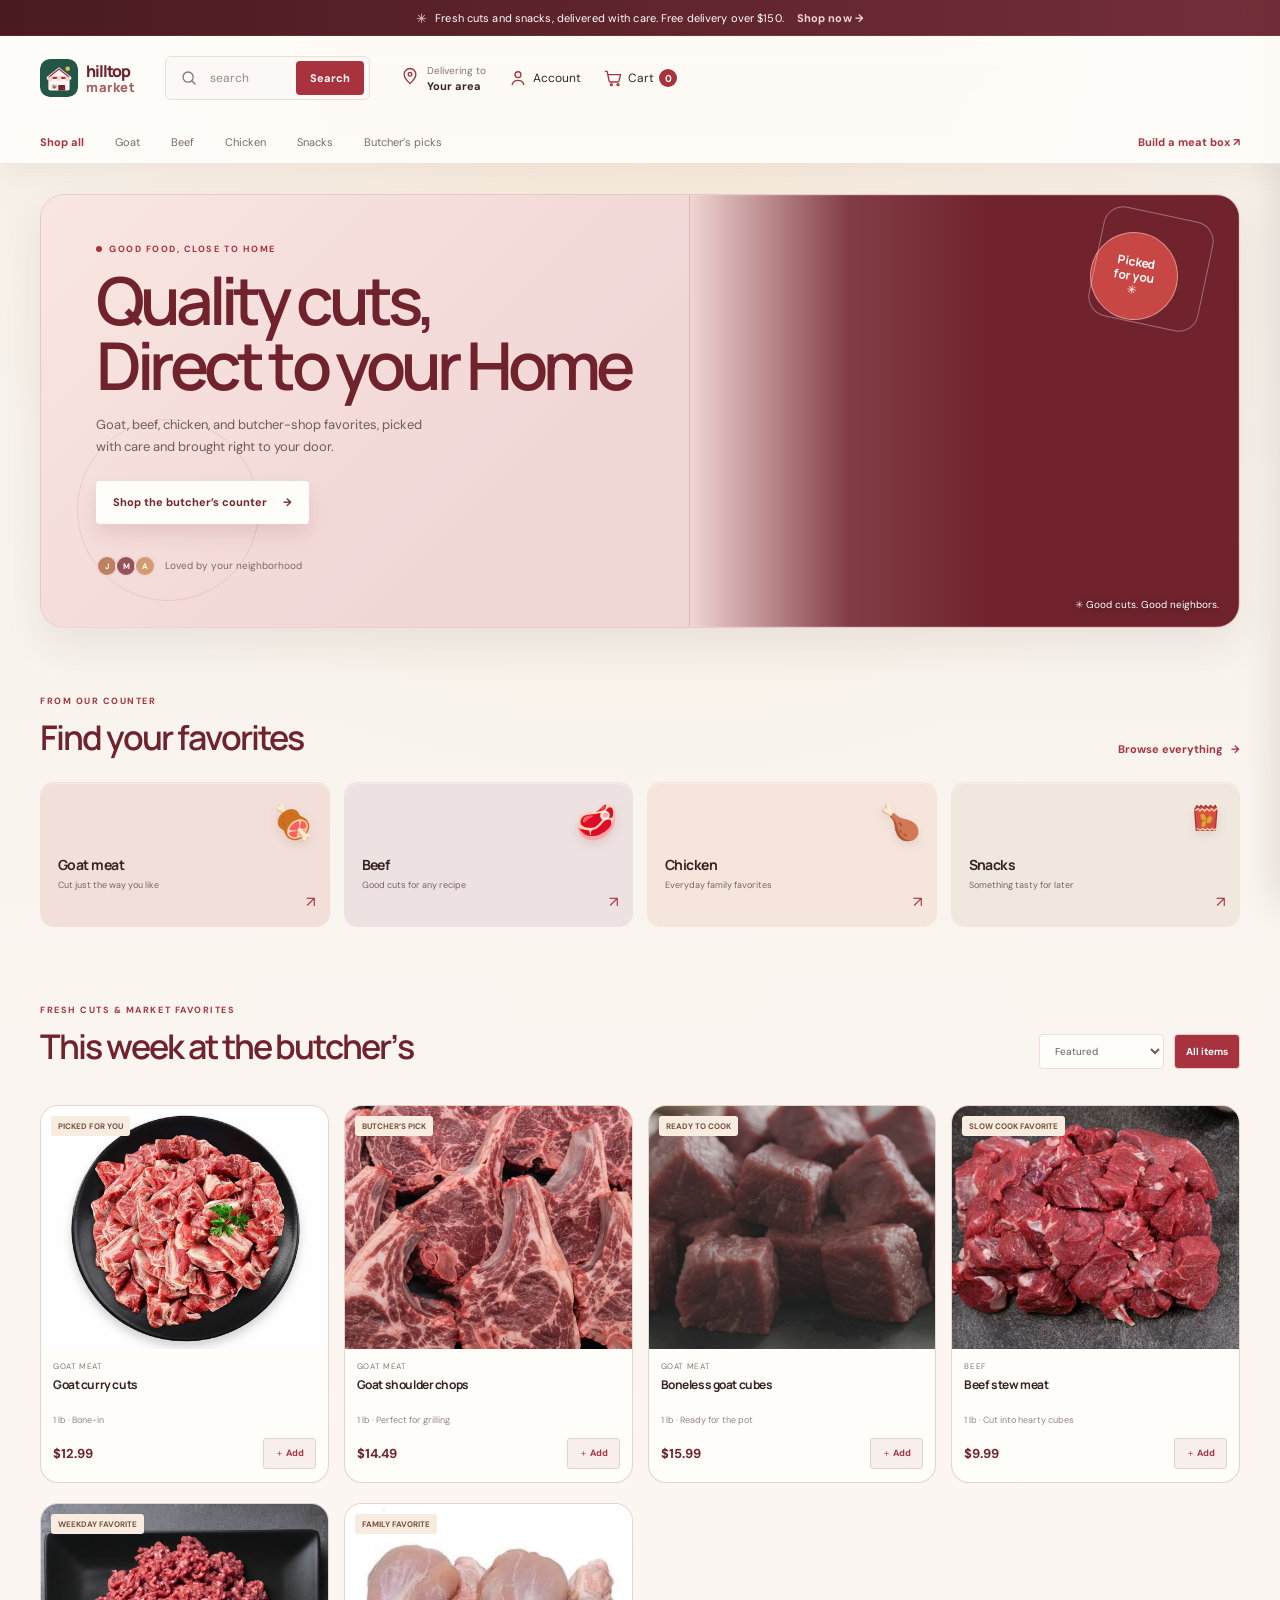
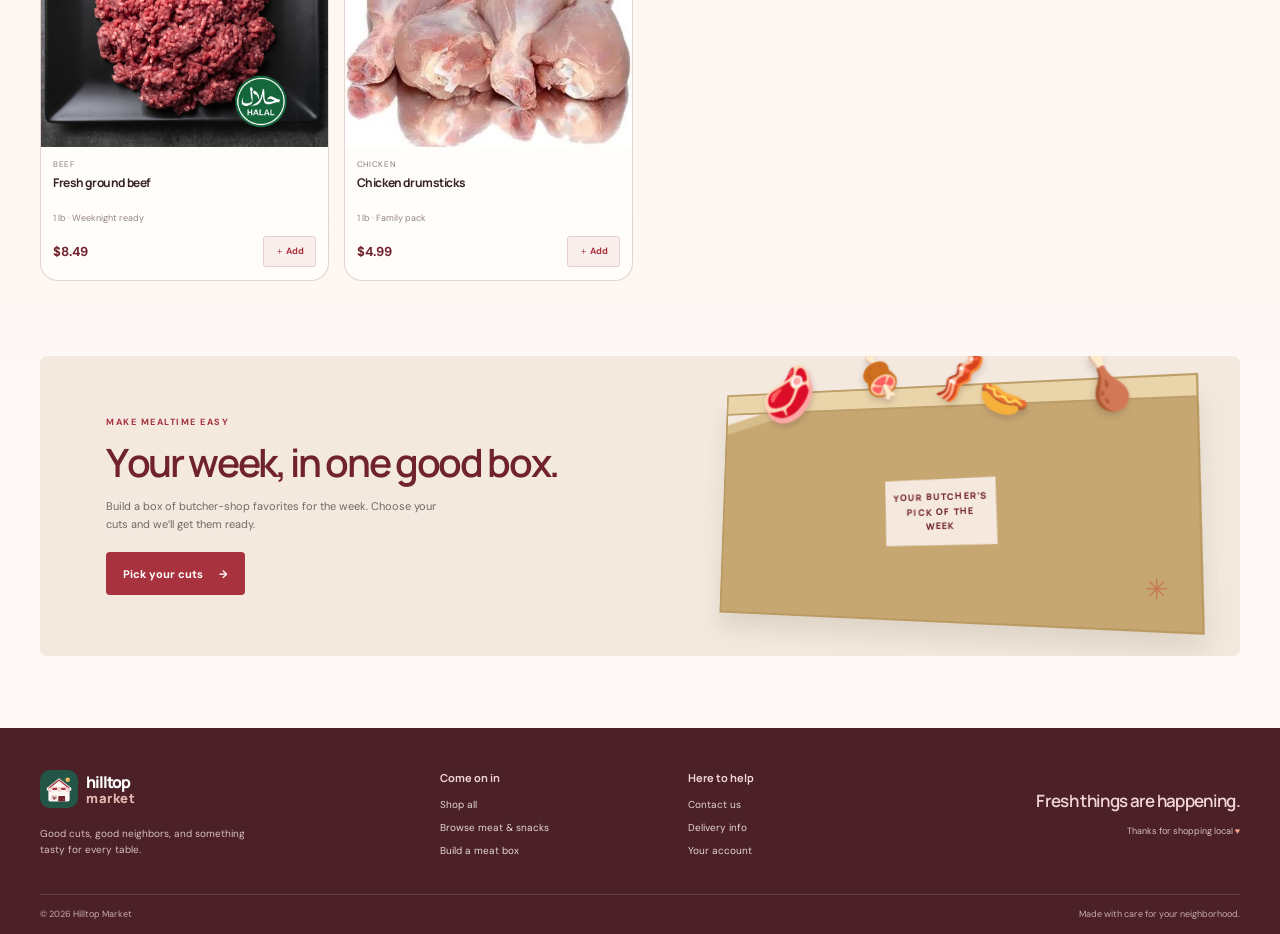
==== commit 9fa38e4b: "Add Clerk sign-in and sign-up pages Co-authored-by: Copilot <223556219+Copilot@users.noreply.github." ====
--- a/index.html
+++ b/index.html
@@ -17,12 +17,14 @@
       rel="stylesheet"
     />
     <link rel="stylesheet" href="styles.css" />
+    <script src="clerk-config.js" defer></script>
+    <script src="clerk-loader.js" defer></script>
     <script src="app.js" defer></script>
   </head>
   <body>
     <div class="announcement">
       <span class="announcement-spark" aria-hidden="true">✳</span>
-      <span>Fresh cuts and market snacks, delivered with care. Free delivery over $50.</span>
+      <span>Fresh cuts and snacks, delivered with care. Free delivery over $150.</span>
       <a href="#shop">Shop now <span aria-hidden="true">→</span></a>
     </div>
 
@@ -57,7 +59,7 @@
             id="product-search"
             name="q"
             type="search"
-            placeholder="Search cuts, snacks, and more"
+            placeholder="search"
             autocomplete="off"
           />
           <button type="submit">Search</button>
@@ -78,7 +80,7 @@
               <circle cx="12" cy="8" r="3.5" />
               <path d="M5 20c.8-3.4 3.2-5.2 7-5.2s6.2 1.8 7 5.2" />
             </svg>
-            <span>Account</span>
+            <span id="account-label">Account</span>
           </button>
           <button class="cart-button" id="cart-open" type="button" aria-label="Open cart">
             <svg viewBox="0 0 24 24" aria-hidden="true">
@@ -107,7 +109,10 @@
       <section class="hero page-shell" aria-labelledby="hero-title">
         <div class="hero-content">
           <p class="eyebrow"><span></span> GOOD FOOD, CLOSE TO HOME</p>
-          <h1 id="hero-title">Quality cuts,<br />Direct to your Home</h1>
+          <h1 id="hero-title" class="hero-title" data-animate-letters>
+            <span>Quality cuts,</span>
+            <span>Direct to your Home</span>
+          </h1>
           <p class="hero-copy">
             Goat, beef, chicken, and butcher-shop favorites, picked with care and brought right to your door.
           </p>
@@ -129,7 +134,7 @@
         <div class="section-heading">
           <div>
             <p class="eyebrow">FROM OUR COUNTER</p>
-            <h2 id="category-title">Find your favorites</h2>
+            <h2 id="category-title" data-animate-letters>Find your favorites</h2>
           </div>
           <a class="text-link" href="#shop">Browse everything <span aria-hidden="true">→</span></a>
         </div>
@@ -174,7 +179,7 @@
         <div class="section-heading products-heading" id="weekly-picks">
           <div>
             <p class="eyebrow">FRESH CUTS & MARKET FAVORITES</p>
-            <h2 id="products-title">This week at the butcher’s</h2>
+            <h2 id="products-title" data-animate-letters>This week at the butcher’s</h2>
           </div>
           <div class="product-controls">
             <label class="sr-only" for="sort-products">Sort products</label>
@@ -200,7 +205,7 @@
       <section class="weekly-box page-shell" id="weekly-box">
         <div class="weekly-box-copy">
           <p class="eyebrow">MAKE MEALTIME EASY</p>
-          <h2>Your week,<br />in one good box.</h2>
+          <h2 data-animate-letters>Your week, in one good box.</h2>
           <p>Build a box of butcher-shop favorites for the week. Choose your cuts and we’ll get them ready.</p>
           <a class="button button-green" href="#shop">Pick your cuts <span aria-hidden="true">→</span></a>
         </div>
--- a/styles.css
+++ b/styles.css
@@ -9,11 +9,15 @@
   --paper: #fffdfa;
   --line: #eaded9;
   --orange: #c74745;
+  --terracotta: #d57b5d;
+  --sand: #f4ddb8;
+  --sage: #dfe7dc;
+  --shadow-soft: 0 18px 42px rgba(69, 32, 30, 0.08);
   --font-body: "DM Sans", sans-serif;
   --font-display: "Manrope", sans-serif;
   font-family: var(--font-body);
   color: var(--ink);
-  background: var(--cream);
+  background: linear-gradient(180deg, #f5efe8 0%, #fffaf6 100%);
   font-synthesis: none;
   text-rendering: optimizeLegibility;
 }
@@ -29,6 +33,9 @@
 body {
   min-width: 320px;
   margin: 0;
+  background:
+    radial-gradient(circle at top, rgba(246, 210, 168, 0.28), transparent 30%),
+    linear-gradient(180deg, #f6f1ea 0%, #fffaf7 100%);
 }
 
 body.drawer-open {
@@ -88,10 +95,11 @@
   justify-content: center;
   gap: 8px;
   padding: 7px 16px;
-  background: var(--green-dark);
+  background: linear-gradient(90deg, #4a1a20 0%, #742f39 100%);
   color: #fff;
   font-size: 11px;
   letter-spacing: 0.01em;
+  box-shadow: inset 0 -1px 0 rgba(255, 255, 255, 0.08);
 }
 
 .announcement-spark {
@@ -106,10 +114,13 @@
 }
 
 .site-header {
-  position: relative;
-  z-index: 3;
-  background: var(--paper);
-  border-bottom: 1px solid var(--line);
+  position: sticky;
+  top: 0;
+  z-index: 30;
+  background: rgba(255, 253, 250, 0.9);
+  backdrop-filter: blur(12px);
+  border-bottom: 1px solid rgba(111, 79, 72, 0.12);
+  box-shadow: 0 12px 24px rgba(74, 26, 32, 0.04);
 }
 
 .header-main {
@@ -261,6 +272,13 @@
   gap: 5px;
 }
 
+.account-button.logged-in {
+  border-radius: 999px;
+  padding: 7px 10px;
+  background: #f8ece9;
+  color: var(--green-dark);
+}
+
 .cart-button {
   position: relative;
   gap: 5px;
@@ -317,8 +335,20 @@
   grid-template-columns: 1fr 0.85fr;
   overflow: hidden;
   margin-top: 30px;
-  border-radius: 9px;
-  background: #f2d6d4;
+  border: 1px solid rgba(112, 35, 45, 0.08);
+  border-radius: 24px;
+  background: linear-gradient(135deg, #f9e6e1 0%, #f1d6d6 48%, #efd9d4 100%);
+  box-shadow: var(--shadow-soft);
+}
+
+.hero::before {
+  position: absolute;
+  inset: auto auto 26px 36px;
+  width: 180px;
+  height: 180px;
+  border: 1px solid rgba(112, 35, 45, 0.1);
+  border-radius: 50%;
+  content: "";
 }
 
 .hero-content {
@@ -329,6 +359,10 @@
   justify-content: center;
   flex-direction: column;
   padding: 48px 0 50px 8.5%;
+}
+
+.hero .button {
+  box-shadow: 0 10px 20px rgba(112, 35, 45, 0.12);
 }
 
 .eyebrow {
@@ -357,6 +391,34 @@
 h3,
 p {
   margin-top: 0;
+}
+
+.hero-title {
+  display: block;
+  margin: 0;
+}
+
+.hero-title > span {
+  display: inline-block;
+}
+
+.letter {
+  display: inline-block;
+  opacity: 0;
+  transform: translateY(18px) rotate(4deg);
+  animation: riseIn 0.8s cubic-bezier(0.18, 0.89, 0.32, 1.05) forwards;
+  animation-delay: calc((var(--index) * 0.04s) + 0.12s);
+}
+
+@keyframes riseIn {
+  0% {
+    opacity: 0;
+    transform: translateY(18px) rotate(4deg);
+  }
+  100% {
+    opacity: 1;
+    transform: translateY(0) rotate(0deg);
+  }
 }
 
 .hero h1 {
@@ -366,7 +428,7 @@
   font-size: clamp(42px, 5.3vw, 66px);
   font-weight: 600;
   letter-spacing: -0.075em;
-  line-height: 1.03;
+  line-height: 0.98;
 }
 
 .hero-copy {
@@ -456,6 +518,18 @@
   background-image: linear-gradient(90deg, #f2d6d4 0%, rgba(242, 214, 212, 0.14) 29%, transparent 55%), url("https://images.unsplash.com/photo-1607623814075-e51df1bdc82f?auto=format&fit=crop&w=1100&q=85");
   background-position: center, 54% 50%;
   background-size: cover;
+  box-shadow: inset 0 0 0 1px rgba(255, 255, 255, 0.12);
+}
+
+.hero-photo::after {
+  position: absolute;
+  inset: 18px 32px auto auto;
+  width: 110px;
+  height: 110px;
+  border: 1px solid rgba(255, 255, 255, 0.34);
+  border-radius: 20px;
+  content: "";
+  transform: rotate(12deg);
 }
 
 .hero-sticker {
@@ -552,15 +626,17 @@
   overflow: hidden;
   padding: 19px 17px;
   border: 1px solid transparent;
-  border-radius: 6px;
+  border-radius: 14px;
   cursor: pointer;
   text-align: left;
-  transition: transform 160ms ease, border-color 160ms ease;
+  transition: transform 160ms ease, border-color 160ms ease, box-shadow 160ms ease;
+  box-shadow: inset 0 1px 0 rgba(255, 255, 255, 0.3);
 }
 
 .category-card:hover {
   transform: translateY(-3px);
   border-color: rgba(112, 35, 45, 0.17);
+  box-shadow: 0 18px 28px rgba(94, 46, 35, 0.08);
 }
 
 .category-goat {
@@ -696,15 +772,15 @@
 .product-card {
   min-width: 0;
   overflow: hidden;
-  border: 1px solid #eee4de;
-  border-radius: 6px;
+  border: 1px solid rgba(199, 171, 164, 0.5);
+  border-radius: 18px;
   background: var(--paper);
   transition: box-shadow 160ms ease, transform 160ms ease;
 }
 
 .product-card:hover {
   transform: translateY(-2px);
-  box-shadow: 0 9px 24px rgba(75, 36, 39, 0.08);
+  box-shadow: 0 16px 30px rgba(75, 36, 39, 0.09);
 }
 
 .product-image {
@@ -1029,6 +1105,88 @@
   font-size: 9px;
 }
 
+.login-page-body {
+  background: linear-gradient(180deg, #f8f1ea 0%, #fffaf7 100%);
+}
+
+.login-header {
+  position: static;
+  backdrop-filter: none;
+}
+
+.login-header-main {
+  display: flex;
+  align-items: center;
+  justify-content: space-between;
+  gap: 16px;
+}
+
+.back-home-link {
+  color: var(--green-dark);
+  font-size: 11px;
+  font-weight: 700;
+}
+
+.login-shell {
+  display: grid;
+  place-items: center;
+  min-height: calc(100vh - 120px);
+  padding: 36px 0 60px;
+}
+
+.login-panel {
+  display: grid;
+  grid-template-columns: 0.95fr 1.05fr;
+  gap: clamp(28px, 5vw, 68px);
+  width: min(100%, 980px);
+  align-items: center;
+}
+
+.login-copy {
+  max-width: 420px;
+  padding: 0 14px 0 0;
+}
+
+.login-copy h1 {
+  margin: 0;
+  color: var(--green-dark);
+  font-family: var(--font-display);
+  font-size: clamp(36px, 4.8vw, 54px);
+  font-weight: 600;
+  line-height: 1.08;
+  letter-spacing: -0.045em;
+  text-wrap: balance;
+}
+
+.login-copy p:last-child {
+  max-width: 360px;
+  margin-top: 16px;
+  color: var(--muted);
+  font-size: 14px;
+  line-height: 1.7;
+}
+
+.login-card {
+  min-width: 0;
+  width: 100%;
+  padding: 26px 24px;
+  border: 1px solid rgba(112, 35, 45, 0.08);
+  border-radius: 24px;
+  background: rgba(255, 255, 255, 0.78);
+  box-shadow: 0 22px 55px rgba(56, 20, 20, 0.08);
+}
+
+#clerk-sign-in {
+  min-width: 0;
+}
+
+.login-auth-status {
+  margin: 0 0 16px;
+  color: var(--muted);
+  font-size: 12px;
+  text-align: center;
+}
+
 .overlay {
   position: fixed;
   z-index: 5;
@@ -1664,6 +1822,33 @@
   .cart-drawer {
     padding: 20px;
   }
+
+  .login-panel {
+    grid-template-columns: 1fr;
+    gap: 22px;
+  }
+
+  .login-copy {
+    text-align: center;
+    justify-self: center;
+    padding-right: 0;
+  }
+
+  .login-copy h1 {
+    max-width: 440px;
+    margin-inline: auto;
+    font-size: clamp(34px, 9vw, 46px);
+    line-height: 1.1;
+    letter-spacing: -0.04em;
+  }
+
+  .login-copy p:last-child {
+    margin-inline: auto;
+  }
+
+  .login-card {
+    padding: 20px 14px;
+  }
 }
 
 @media (prefers-reduced-motion: reduce) {
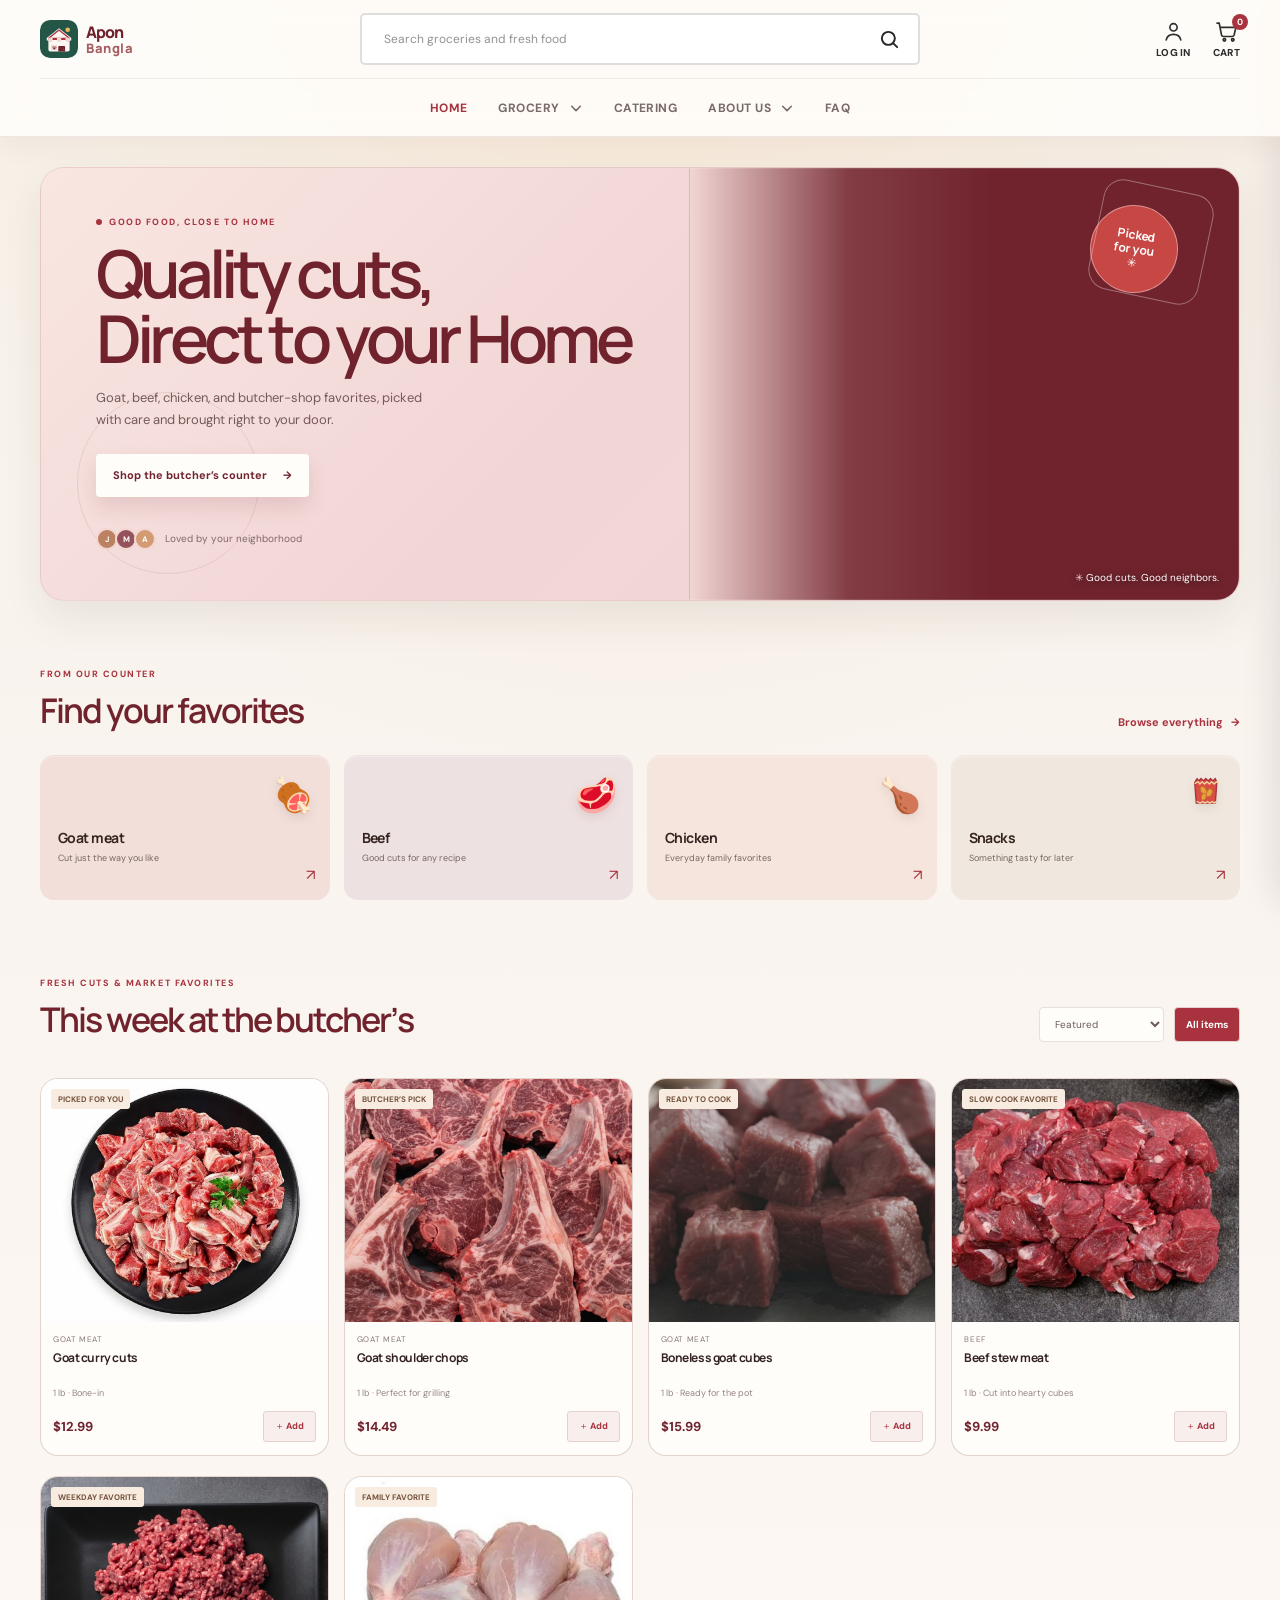
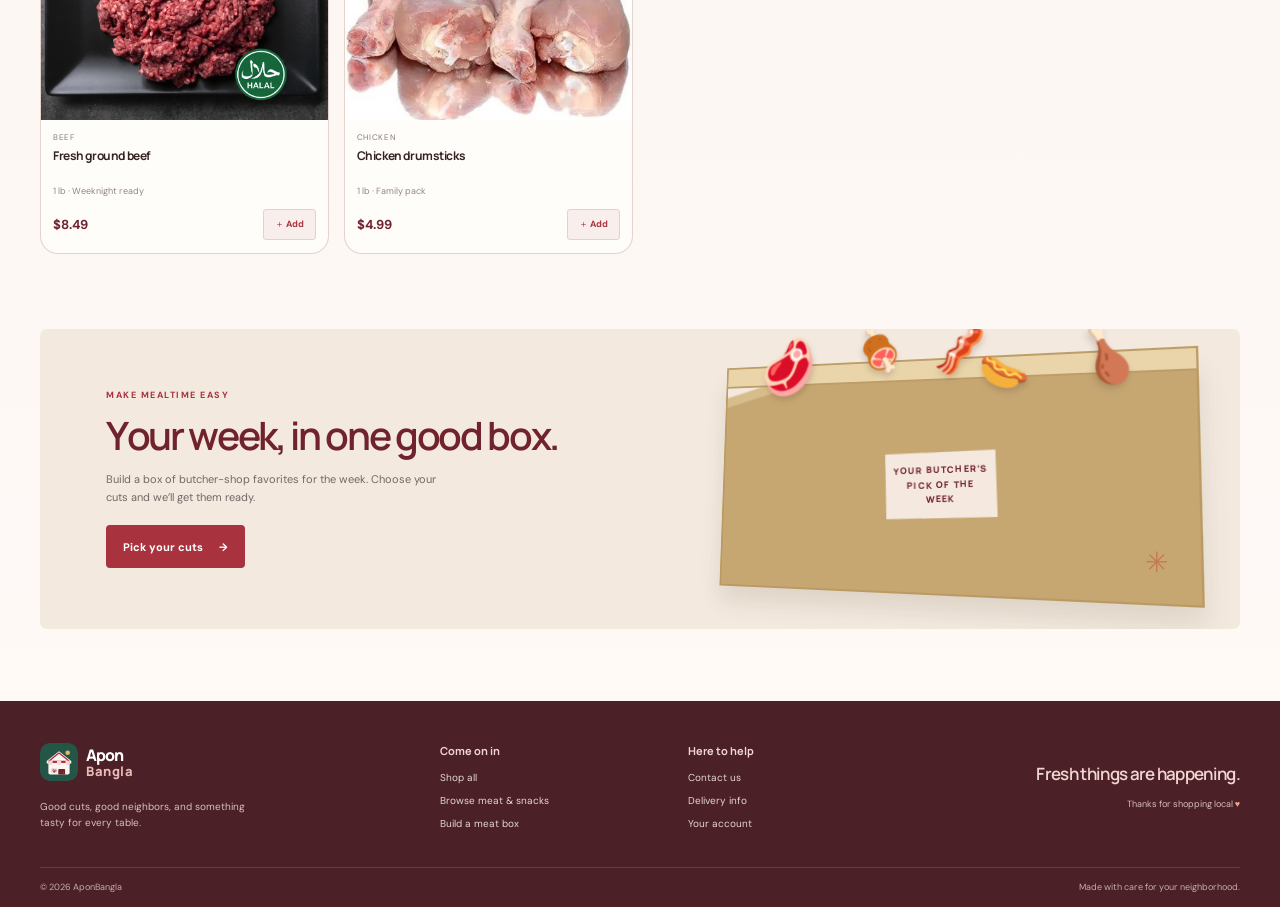
==== commit 9e22cdca: "meetup wed" ====
--- a/index.html
+++ b/index.html
@@ -6,9 +6,9 @@
     <meta name="theme-color" content="#f7f7ef" />
     <meta
       name="description"
-      content="Quality goat, beef, chicken, and market snacks from Hilltop Market."
+      content="Quality goat, beef, chicken, and market snacks from AponBangla."
     />
-    <title>Hilltop Market — Good food, close to home</title>
+    <title>AponBangla — Good food, close to home</title>
     <link rel="icon" type="image/svg+xml" href="hilltop-market-icon.svg" />
     <link rel="preconnect" href="https://fonts.googleapis.com" />
     <link rel="preconnect" href="https://fonts.gstatic.com" crossorigin />
@@ -42,27 +42,28 @@
           </svg>
         </button>
 
-        <a class="brand" href="#" aria-label="Hilltop Market home">
+        <a class="brand" href="#" aria-label="AponBangla home">
           <span class="brand-mark" aria-hidden="true">
             <img src="hilltop-market-icon.svg" alt="" />
           </span>
-          <span class="brand-name">hilltop<span>market</span></span>
+          <span class="brand-name">Apon<span>Bangla</span></span>
         </a>
 
         <form class="search-form" id="search-form" role="search">
-          <svg viewBox="0 0 24 24" aria-hidden="true">
-            <circle cx="10.8" cy="10.8" r="6.8" />
-            <path d="m16 16 4 4" />
-          </svg>
           <label class="sr-only" for="product-search">Search groceries</label>
           <input
             id="product-search"
             name="q"
             type="search"
-            placeholder="search"
+            placeholder="Search groceries and fresh food"
             autocomplete="off"
           />
-          <button type="submit">Search</button>
+          <button type="submit" aria-label="Search groceries">
+            <svg viewBox="0 0 24 24" aria-hidden="true">
+              <circle cx="10.8" cy="10.8" r="6.8" />
+              <path d="m16 16 4 4" />
+            </svg>
+          </button>
         </form>
 
         <div class="header-actions">
@@ -80,7 +81,7 @@
               <circle cx="12" cy="8" r="3.5" />
               <path d="M5 20c.8-3.4 3.2-5.2 7-5.2s6.2 1.8 7 5.2" />
             </svg>
-            <span id="account-label">Account</span>
+            <span id="account-label">Log in</span>
           </button>
           <button class="cart-button" id="cart-open" type="button" aria-label="Open cart">
             <svg viewBox="0 0 24 24" aria-hidden="true">
@@ -95,13 +96,48 @@
       </div>
 
       <nav class="main-nav page-shell" id="main-nav" aria-label="Main navigation">
-        <a class="nav-active" href="#shop">Shop all</a>
-        <a href="#categories" data-category-link="Goat meat">Goat</a>
-        <a href="#categories" data-category-link="Beef">Beef</a>
-        <a href="#categories" data-category-link="Chicken">Chicken</a>
-        <a href="#categories" data-category-link="Snacks">Snacks</a>
-        <a href="#weekly-picks">Butcher’s picks</a>
-        <a class="nav-highlight" href="#weekly-box">Build a meat box <span aria-hidden="true">↗</span></a>
+        <a class="nav-active" href="#">Home</a>
+        <details class="nav-dropdown" id="grocery-menu">
+          <summary>
+            Grocery
+            <svg class="dropdown-chevron" viewBox="0 0 16 16" aria-hidden="true">
+              <path d="m3 6 5 5 5-5" />
+            </svg>
+          </summary>
+          <div class="grocery-dropdown">
+            <a href="#shop" data-category-link=""><span class="dropdown-icon" aria-hidden="true">🛍️</span><span><strong>All collections</strong></span></a>
+            <a href="#shop" data-category-link="Fish"><span class="dropdown-icon" aria-hidden="true">🐟</span><span><strong>Fish</strong></span></a>
+            <a href="#shop" data-category-link="Dry fish"><span class="dropdown-icon" aria-hidden="true">🐠</span><span><strong>Dry fish</strong></span></a>
+            <a href="#shop" data-category-link="Chicken"><span class="dropdown-icon" aria-hidden="true">🍗</span><span><strong>Chicken</strong></span></a>
+            <a href="#shop" data-category-link="Beef"><span class="dropdown-icon" aria-hidden="true">🥩</span><span><strong>Beef</strong></span></a>
+            <a href="#shop" data-category-link="Goat meat"><span class="dropdown-icon" aria-hidden="true">🍖</span><span><strong>Goat</strong></span></a>
+            <a href="#shop" data-category-link="Lamb"><span class="dropdown-icon" aria-hidden="true">🐑</span><span><strong>Lamb</strong></span></a>
+            <a href="#shop" data-category-link="Duck"><span class="dropdown-icon" aria-hidden="true">🦆</span><span><strong>Duck</strong></span></a>
+            <a href="#shop" data-category-link="Oil"><span class="dropdown-icon" aria-hidden="true">🫗</span><span><strong>Oil</strong></span></a>
+            <a href="#shop" data-category-link="Fresh vegetables"><span class="dropdown-icon" aria-hidden="true">🥬</span><span><strong>Fresh vegetables</strong></span></a>
+            <a href="#shop" data-category-link="Frozen vegetables"><span class="dropdown-icon" aria-hidden="true">🫛</span><span><strong>Frozen vegetables</strong></span></a>
+            <a href="#shop" data-category-link="Spice"><span class="dropdown-icon" aria-hidden="true">🌶️</span><span><strong>Spice</strong></span></a>
+            <a href="#shop" data-category-link="Ready mix masala"><span class="dropdown-icon" aria-hidden="true">🥣</span><span><strong>Ready mix masala</strong></span></a>
+            <a href="#shop" data-category-link="Snacks"><span class="dropdown-icon" aria-hidden="true">🍿</span><span><strong>Snacks</strong></span></a>
+            <a href="#shop" data-category-link="Frozen sweets"><span class="dropdown-icon" aria-hidden="true">🍨</span><span><strong>Frozen sweets</strong></span></a>
+            <a href="#shop" data-category-link="Rice"><span class="dropdown-icon" aria-hidden="true">🍚</span><span><strong>Rice</strong></span></a>
+            <a href="#shop" data-category-link="Pickles"><span class="dropdown-icon" aria-hidden="true">🫙</span><span><strong>Pickles</strong></span></a>
+          </div>
+        </details>
+        <a href="#weekly-box">Catering</a>
+        <details class="nav-dropdown">
+          <summary>
+            About us
+            <svg class="dropdown-chevron" viewBox="0 0 16 16" aria-hidden="true">
+              <path d="m3 6 5 5 5-5" />
+            </svg>
+          </summary>
+          <div class="nav-simple-menu nav-simple-menu-right">
+            <a href="#about-us">Our story</a>
+            <a href="mailto:hello@hilltopmarket.example">Contact us</a>
+          </div>
+        </details>
+        <a href="#faq">FAQ</a>
       </nav>
     </header>
 
@@ -221,18 +257,18 @@
       </section>
     </main>
 
-    <footer class="site-footer">
+    <footer class="site-footer" id="about-us">
       <div class="page-shell footer-main">
         <div class="footer-brand-block">
           <a class="brand brand-footer" href="#">
             <span class="brand-mark" aria-hidden="true">
               <img src="hilltop-market-icon.svg" alt="" />
             </span>
-            <span class="brand-name">hilltop<span>market</span></span>
+            <span class="brand-name">Apon<span>Bangla</span></span>
           </a>
           <p>Good cuts, good neighbors, and something tasty for every table.</p>
         </div>
-        <div class="footer-column">
+        <div class="footer-column" id="faq">
           <h3>Come on in</h3>
           <a href="#shop">Shop all</a>
           <a href="#categories">Browse meat & snacks</a>
@@ -250,7 +286,7 @@
         </div>
       </div>
       <div class="footer-bottom page-shell">
-        <span>© 2026 Hilltop Market</span>
+        <span>© 2026 AponBangla</span>
         <span>Made with care for your neighborhood.</span>
       </div>
     </footer>
--- a/styles.css
+++ b/styles.css
@@ -102,6 +102,10 @@
   box-shadow: inset 0 -1px 0 rgba(255, 255, 255, 0.08);
 }
 
+body:not(.login-page-body) > .announcement {
+  display: none;
+}
+
 .announcement-spark {
   color: #f2d6d4;
   font-size: 13px;
@@ -125,8 +129,8 @@
 
 .header-main {
   display: grid;
-  min-height: 84px;
-  grid-template-columns: auto 205px minmax(220px, 1fr) auto;
+  min-height: 78px;
+  grid-template-columns: minmax(180px, 1fr) minmax(320px, 560px) minmax(180px, 1fr);
   align-items: center;
   gap: 30px;
 }
@@ -174,22 +178,15 @@
 
 .search-form {
   display: flex;
-  height: 44px;
-  align-items: center;
-  gap: 10px;
-  padding: 0 5px 0 14px;
-  border: 1px solid var(--line);
-  border-radius: 6px;
-  background: #fcf8f5;
-}
-
-.search-form > svg {
-  width: 18px;
-  flex: 0 0 auto;
-  fill: none;
-  stroke: #827573;
-  stroke-linecap: round;
-  stroke-width: 1.7;
+  width: 100%;
+  height: 52px;
+  align-items: center;
+  justify-self: center;
+  gap: 12px;
+  padding: 0 10px 0 20px;
+  border: 2px solid #dedede;
+  border-radius: 5px;
+  background: #fff;
 }
 
 .search-form input {
@@ -203,25 +200,35 @@
 }
 
 .search-form input::placeholder {
-  color: #978885;
+  color: #929292;
 }
 
 .search-form button {
-  align-self: stretch;
-  margin-block: 4px;
-  padding: 0 14px;
+  display: grid;
+  width: 38px;
+  height: 38px;
+  flex: 0 0 auto;
+  place-items: center;
+  padding: 0;
   border: 0;
-  border-radius: 4px;
-  background: var(--green);
-  color: #fff;
+  background: transparent;
+  color: #252525;
   cursor: pointer;
-  font-size: 11px;
-  font-weight: 700;
+}
+
+.search-form button svg {
+  width: 23px;
+  height: 23px;
+  fill: none;
+  stroke: currentColor;
+  stroke-linecap: round;
+  stroke-width: 2;
 }
 
 .header-actions {
   display: flex;
   align-items: center;
+  justify-self: end;
   gap: 22px;
 }
 
@@ -239,7 +246,7 @@
 }
 
 .delivery-link {
-  text-align: left;
+  display: none;
 }
 
 .delivery-link > span:last-child {
@@ -269,7 +276,20 @@
 }
 
 .account-button {
-  gap: 5px;
+  flex-direction: column;
+  gap: 2px;
+  color: #2d2d2d;
+  font-size: 10px;
+  font-weight: 800;
+  letter-spacing: 0.03em;
+  text-transform: uppercase;
+}
+
+.account-button svg,
+.cart-button svg {
+  width: 25px;
+  height: 25px;
+  stroke: #2d2d2d;
 }
 
 .account-button.logged-in {
@@ -281,35 +301,51 @@
 
 .cart-button {
   position: relative;
-  gap: 5px;
+  flex-direction: column;
+  gap: 2px;
+  color: #2d2d2d;
+  font-size: 10px;
+  font-weight: 800;
+  letter-spacing: 0.03em;
+  text-transform: uppercase;
 }
 
 .cart-count {
-  display: grid;
-  width: 18px;
-  height: 18px;
+  position: absolute;
+  top: -5px;
+  right: -8px;
+  display: grid;
+  width: 16px;
+  height: 16px;
   place-items: center;
   border-radius: 50%;
   background: var(--green);
   color: #fff;
-  font-size: 10px;
+  font-size: 9px;
   font-weight: 700;
 }
 
 .main-nav {
   display: flex;
-  height: 43px;
-  align-items: center;
-  gap: 31px;
-  font-size: 11px;
-}
-
-.main-nav a {
+  height: 58px;
+  align-items: center;
+  justify-content: center;
+  gap: clamp(18px, 2.4vw, 43px);
+  border-top: 1px solid rgba(111, 79, 72, 0.1);
+  font-size: 12px;
+  font-weight: 700;
+  letter-spacing: 0.04em;
+  text-transform: uppercase;
+}
+
+.main-nav > a,
+.nav-dropdown > summary {
   color: #786a67;
-  transition: color 150ms ease;
-}
-
-.main-nav a:hover,
+  transition: color 150ms ease, transform 150ms ease;
+}
+
+.main-nav > a:hover,
+.nav-dropdown > summary:hover,
 .main-nav a.nav-active {
   color: var(--green);
 }
@@ -318,10 +354,138 @@
   font-weight: 700;
 }
 
-.main-nav .nav-highlight {
-  margin-left: auto;
+.nav-dropdown {
+  position: relative;
+  height: 100%;
+}
+
+.nav-dropdown > summary {
+  display: flex;
+  height: 100%;
+  align-items: center;
+  justify-content: center;
+  gap: 9px;
+  padding: 0;
+  color: #786a67;
+  cursor: pointer;
+  font-size: 12px;
+  font-weight: 700;
+  letter-spacing: 0.04em;
+  list-style: none;
+}
+
+.nav-dropdown > summary::-webkit-details-marker {
+  display: none;
+}
+
+.dropdown-chevron {
+  width: 14px;
+  height: 14px;
+  fill: none;
+  stroke: currentColor;
+  stroke-linecap: round;
+  stroke-linejoin: round;
+  stroke-width: 1.8;
+  transition: transform 160ms ease;
+}
+
+.nav-dropdown[open] .dropdown-chevron {
+  transform: rotate(180deg);
+}
+
+.grocery-dropdown {
+  position: absolute;
+  z-index: 40;
+  top: calc(100% - 1px);
+  left: 50%;
+  display: grid;
+  grid-template-columns: repeat(3, minmax(180px, 1fr));
+  width: min(680px, calc(100vw - 32px));
+  padding: 10px;
+  transform: translateX(-50%);
+  border: 1px solid rgba(111, 79, 72, 0.13);
+  border-radius: 10px;
+  background: #fffdfa;
+  box-shadow: 0 18px 38px rgba(61, 34, 37, 0.14);
+}
+
+.nav-simple-menu {
+  position: absolute;
+  z-index: 40;
+  top: calc(100% - 1px);
+  left: 50%;
+  display: grid;
+  width: 210px;
+  padding: 9px;
+  transform: translateX(-50%);
+  border: 1px solid rgba(111, 79, 72, 0.13);
+  border-radius: 8px;
+  background: #fff;
+  box-shadow: 0 18px 38px rgba(61, 34, 37, 0.14);
+}
+
+.nav-simple-menu a {
+  padding: 11px 12px;
+  border-radius: 6px;
+  color: var(--ink);
+  letter-spacing: 0;
+  text-transform: none;
+}
+
+.nav-simple-menu a:hover,
+.nav-simple-menu a:focus-visible {
+  background: #f8ece9;
   color: var(--green);
-  font-weight: 700;
+}
+
+.nav-simple-menu-right {
+  right: 0;
+  left: auto;
+  transform: none;
+}
+
+.grocery-dropdown a {
+  display: grid;
+  grid-template-columns: 38px 1fr;
+  align-items: center;
+  gap: 11px;
+  padding: 11px 12px;
+  border-radius: 7px;
+  color: var(--ink);
+  letter-spacing: 0;
+  text-transform: none;
+}
+
+.grocery-dropdown a:hover,
+.grocery-dropdown a:focus-visible {
+  background: #f8ece9;
+  color: var(--green);
+}
+
+.dropdown-icon {
+  display: grid;
+  width: 38px;
+  height: 38px;
+  place-items: center;
+  border-radius: 8px;
+  background: #f7f1e8;
+  font-size: 19px;
+}
+
+.grocery-dropdown strong,
+.grocery-dropdown small {
+  display: block;
+}
+
+.grocery-dropdown strong {
+  font-size: 12px;
+}
+
+.grocery-dropdown small {
+  margin-top: 3px;
+  color: var(--muted);
+  font-size: 9px;
+  font-weight: 500;
 }
 
 .menu-toggle {
@@ -1465,7 +1629,13 @@
   }
 
   .main-nav {
-    gap: 23px;
+    gap: clamp(8px, 1.5vw, 16px);
+    font-size: 10px;
+  }
+
+  .nav-dropdown > summary {
+    gap: 5px;
+    font-size: 10px;
   }
 
   .hero {
@@ -1550,8 +1720,9 @@
   }
 
   .search-form button {
-    padding-inline: 10px;
-    font-size: 10px;
+    width: 34px;
+    height: 34px;
+    padding: 0;
   }
 
   .search-form input {
@@ -1613,9 +1784,60 @@
     font-size: 12px;
   }
 
-  .main-nav .nav-highlight {
-    margin-left: 0;
+  .nav-dropdown {
+    height: auto;
+    min-width: 0;
+    border-bottom: 1px solid #f2e9e4;
+  }
+
+  .nav-dropdown > summary {
+    height: auto;
+    justify-content: space-between;
+    gap: 7px;
+    padding: 11px 0;
+    font-size: 12px;
+  }
+
+  .grocery-dropdown {
+    position: static;
+    grid-template-columns: 1fr;
+    width: 100%;
+    padding: 2px 0 9px 10px;
+    transform: none;
+    border: 0;
+    border-radius: 0;
+    background: transparent;
+    box-shadow: none;
+  }
+
+  .nav-simple-menu,
+  .nav-simple-menu-right {
+    position: static;
+    width: 100%;
+    padding: 2px 0 9px 10px;
+    transform: none;
+    border: 0;
+    border-radius: 0;
+    background: transparent;
+    box-shadow: none;
+  }
+
+  .nav-simple-menu a {
+    padding: 9px 8px;
     border-bottom: 0;
+    text-transform: none;
+  }
+
+  .grocery-dropdown a {
+    grid-template-columns: 32px 1fr;
+    padding: 8px;
+    border-bottom: 0;
+  }
+
+  .dropdown-icon {
+    width: 32px;
+    height: 32px;
+    font-size: 16px;
   }
 
   .hero {
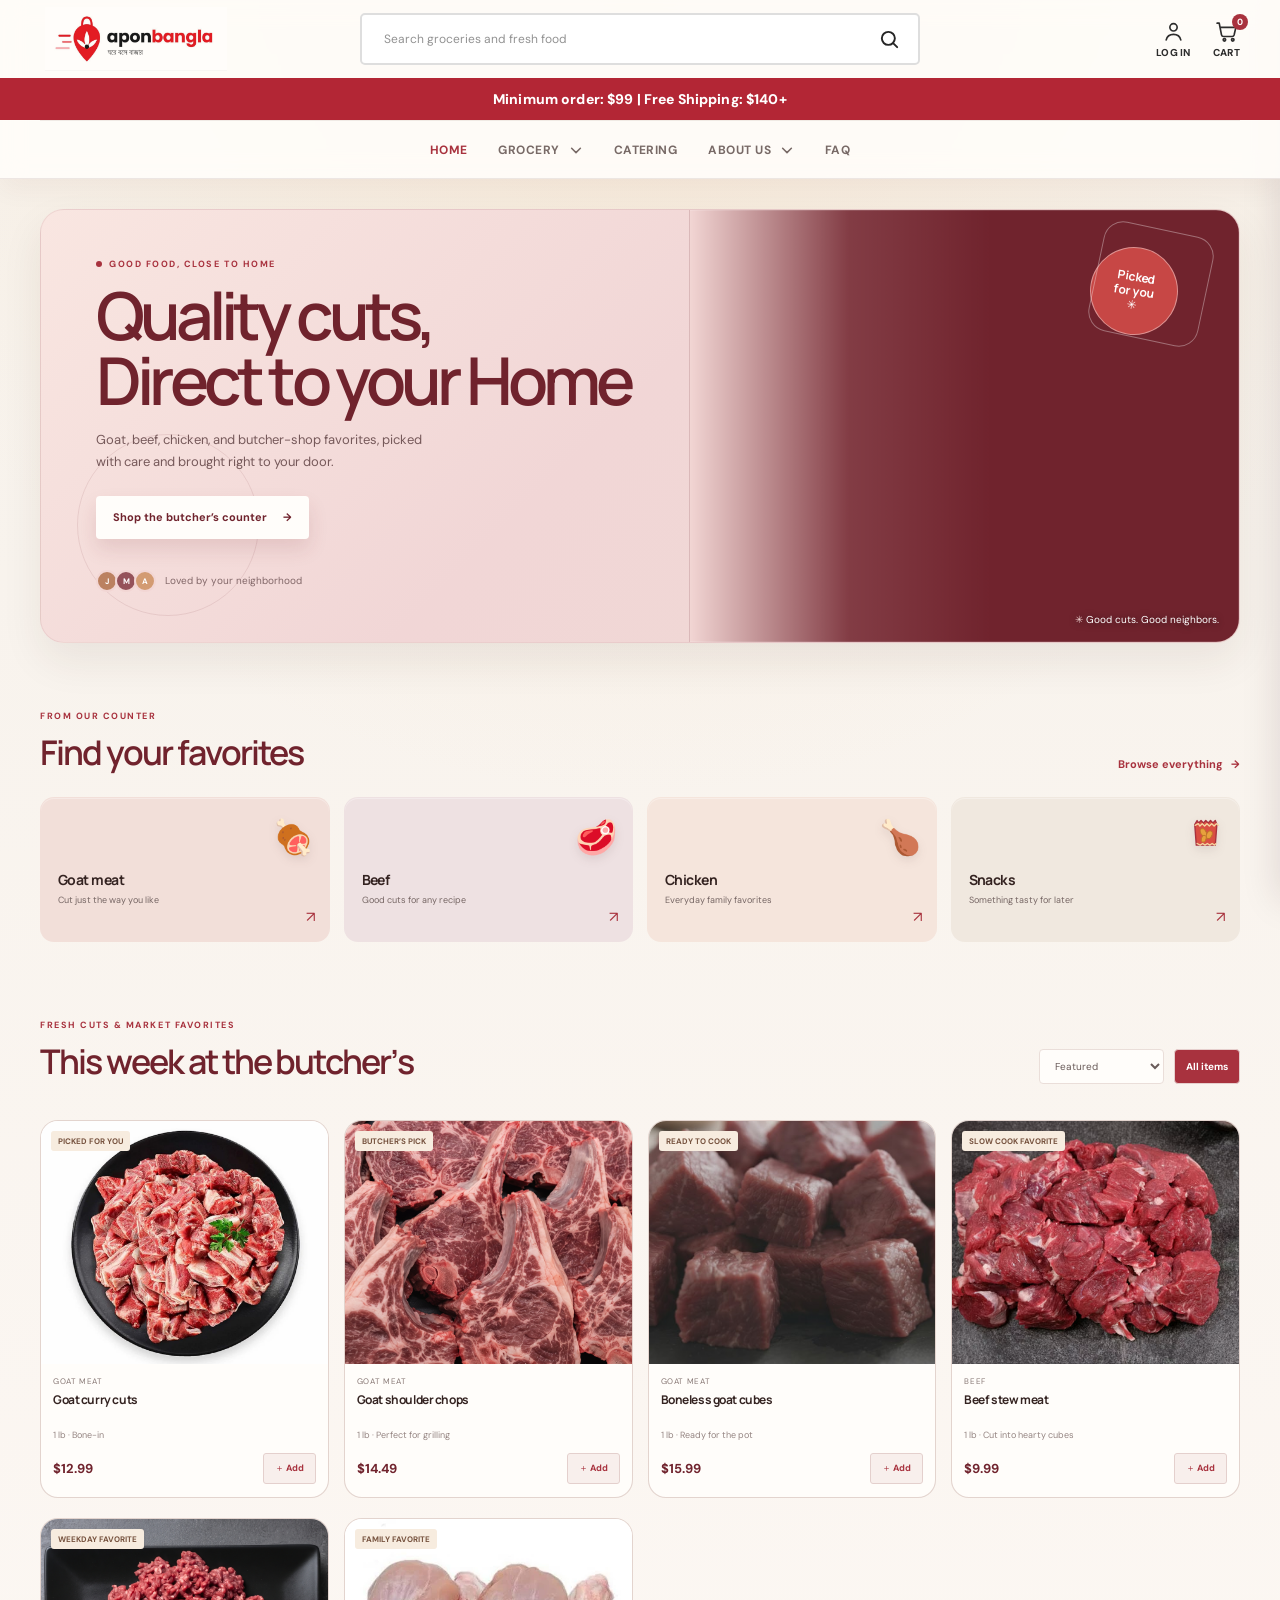
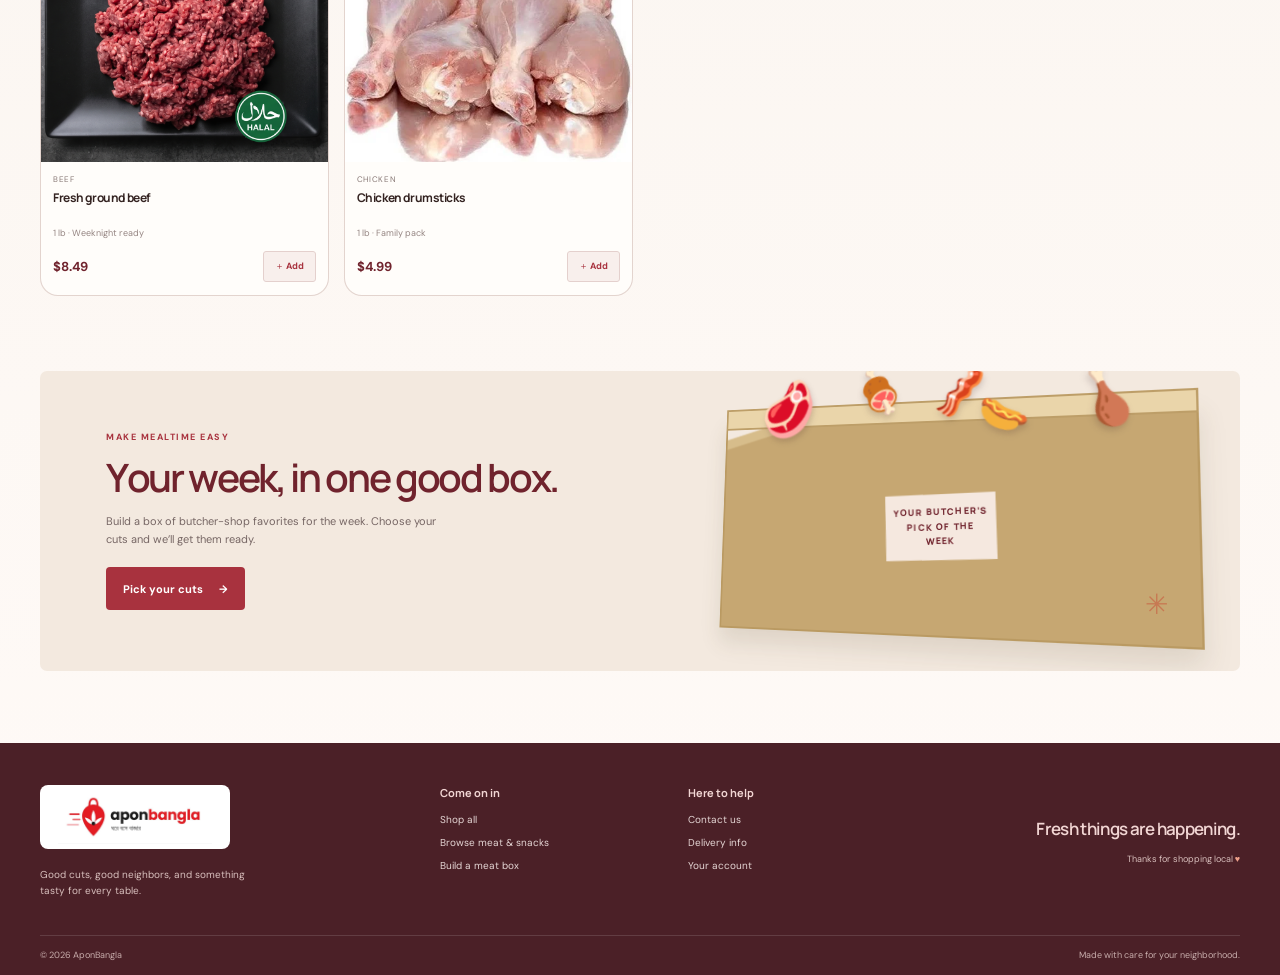
==== commit 5678e8c2: "all" ====
--- a/index.html
+++ b/index.html
@@ -43,10 +43,7 @@
         </button>
 
         <a class="brand" href="#" aria-label="AponBangla home">
-          <span class="brand-mark" aria-hidden="true">
-            <img src="hilltop-market-icon.svg" alt="" />
-          </span>
-          <span class="brand-name">Apon<span>Bangla</span></span>
+          <img class="brand-logo" src="aponbangla-logo.jpg" alt="AponBangla" />
         </a>
 
         <form class="search-form" id="search-form" role="search">
@@ -93,6 +90,12 @@
             <span class="cart-count" id="cart-count">0</span>
           </button>
         </div>
+      </div>
+
+      <div class="order-info-bar" role="note">
+        <span class="order-info-message">
+          Minimum order: $99 <span aria-hidden="true">|</span> Free Shipping: $140+
+        </span>
       </div>
 
       <nav class="main-nav page-shell" id="main-nav" aria-label="Main navigation">
@@ -261,10 +264,7 @@
       <div class="page-shell footer-main">
         <div class="footer-brand-block">
           <a class="brand brand-footer" href="#">
-            <span class="brand-mark" aria-hidden="true">
-              <img src="hilltop-market-icon.svg" alt="" />
-            </span>
-            <span class="brand-name">Apon<span>Bangla</span></span>
+            <img class="brand-logo" src="aponbangla-logo.jpg" alt="AponBangla" />
           </a>
           <p>Good cuts, good neighbors, and something tasty for every table.</p>
         </div>
--- a/styles.css
+++ b/styles.css
@@ -135,11 +135,59 @@
   gap: 30px;
 }
 
+.order-info-bar {
+  display: flex;
+  min-height: 42px;
+  align-items: center;
+  justify-content: center;
+  gap: 9px;
+  padding: 9px 16px;
+  background: #b32635;
+  color: #fff;
+  font-size: 14px;
+  font-weight: 800;
+  letter-spacing: 0.01em;
+  text-align: center;
+}
+
+.order-info-message {
+  display: inline-block;
+  transform-origin: center;
+  animation: orderInfoPulse 1.6s ease-in-out infinite;
+  will-change: transform;
+}
+
+@keyframes orderInfoPulse {
+  0%,
+  100% {
+    transform: scale(1);
+  }
+  50% {
+    transform: scale(1.06);
+  }
+}
+
+@media (prefers-reduced-motion: reduce) {
+  .order-info-message {
+    animation: none;
+  }
+}
+
 .brand {
   display: inline-flex;
   width: fit-content;
   align-items: center;
-  gap: 8px;
+}
+
+.brand-logo {
+  display: block;
+  width: clamp(170px, 15vw, 220px);
+  height: 64px;
+  object-fit: contain;
+}
+
+.brand:not(.brand-footer) .brand-logo {
+  mix-blend-mode: multiply;
 }
 
 .brand-mark {
@@ -1203,6 +1251,13 @@
 
 .brand-footer .brand-name span {
   color: #e8b9b5;
+}
+
+.brand-footer .brand-logo {
+  width: 190px;
+  padding: 5px;
+  border-radius: 8px;
+  background: #fff;
 }
 
 .footer-brand-block > p {
@@ -1695,6 +1750,11 @@
     gap: 6px;
   }
 
+  .brand-logo {
+    width: 142px;
+    height: 52px;
+  }
+
   .brand-mark {
     width: 34px;
     height: 34px;
